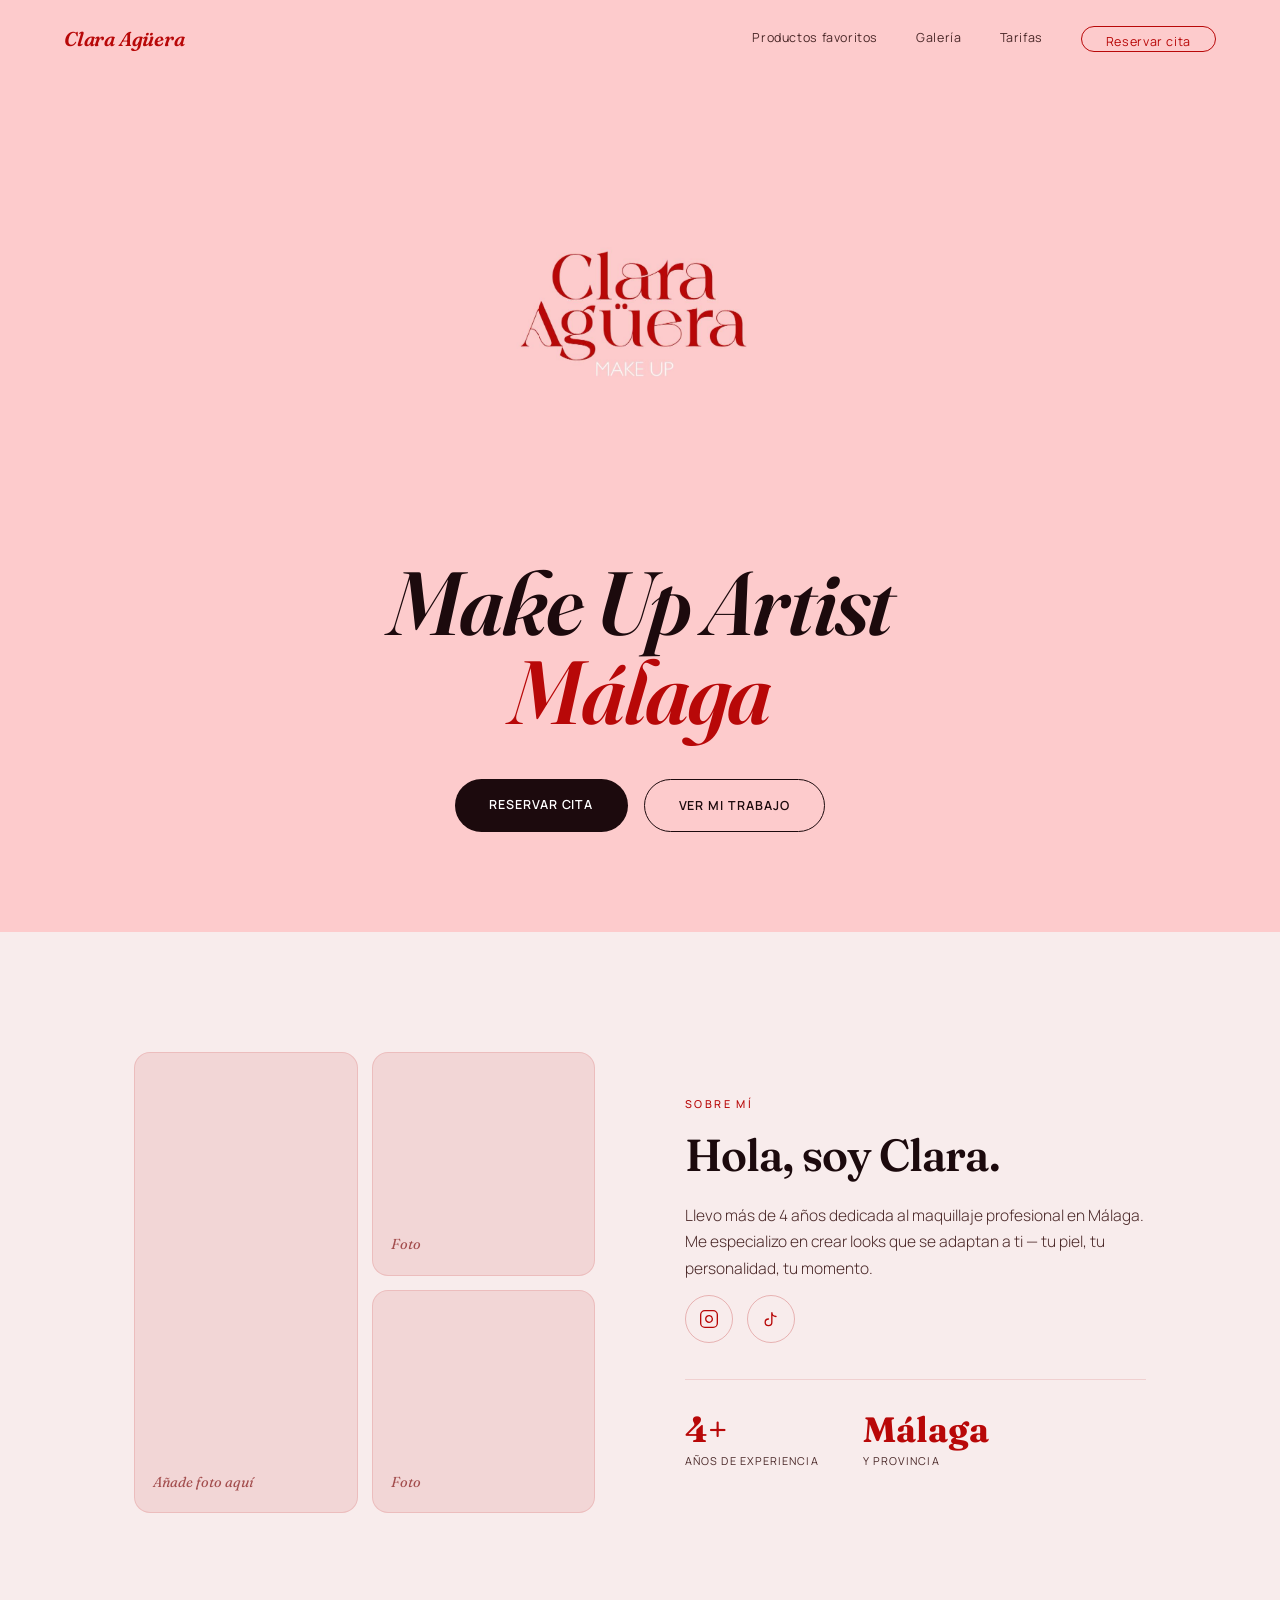
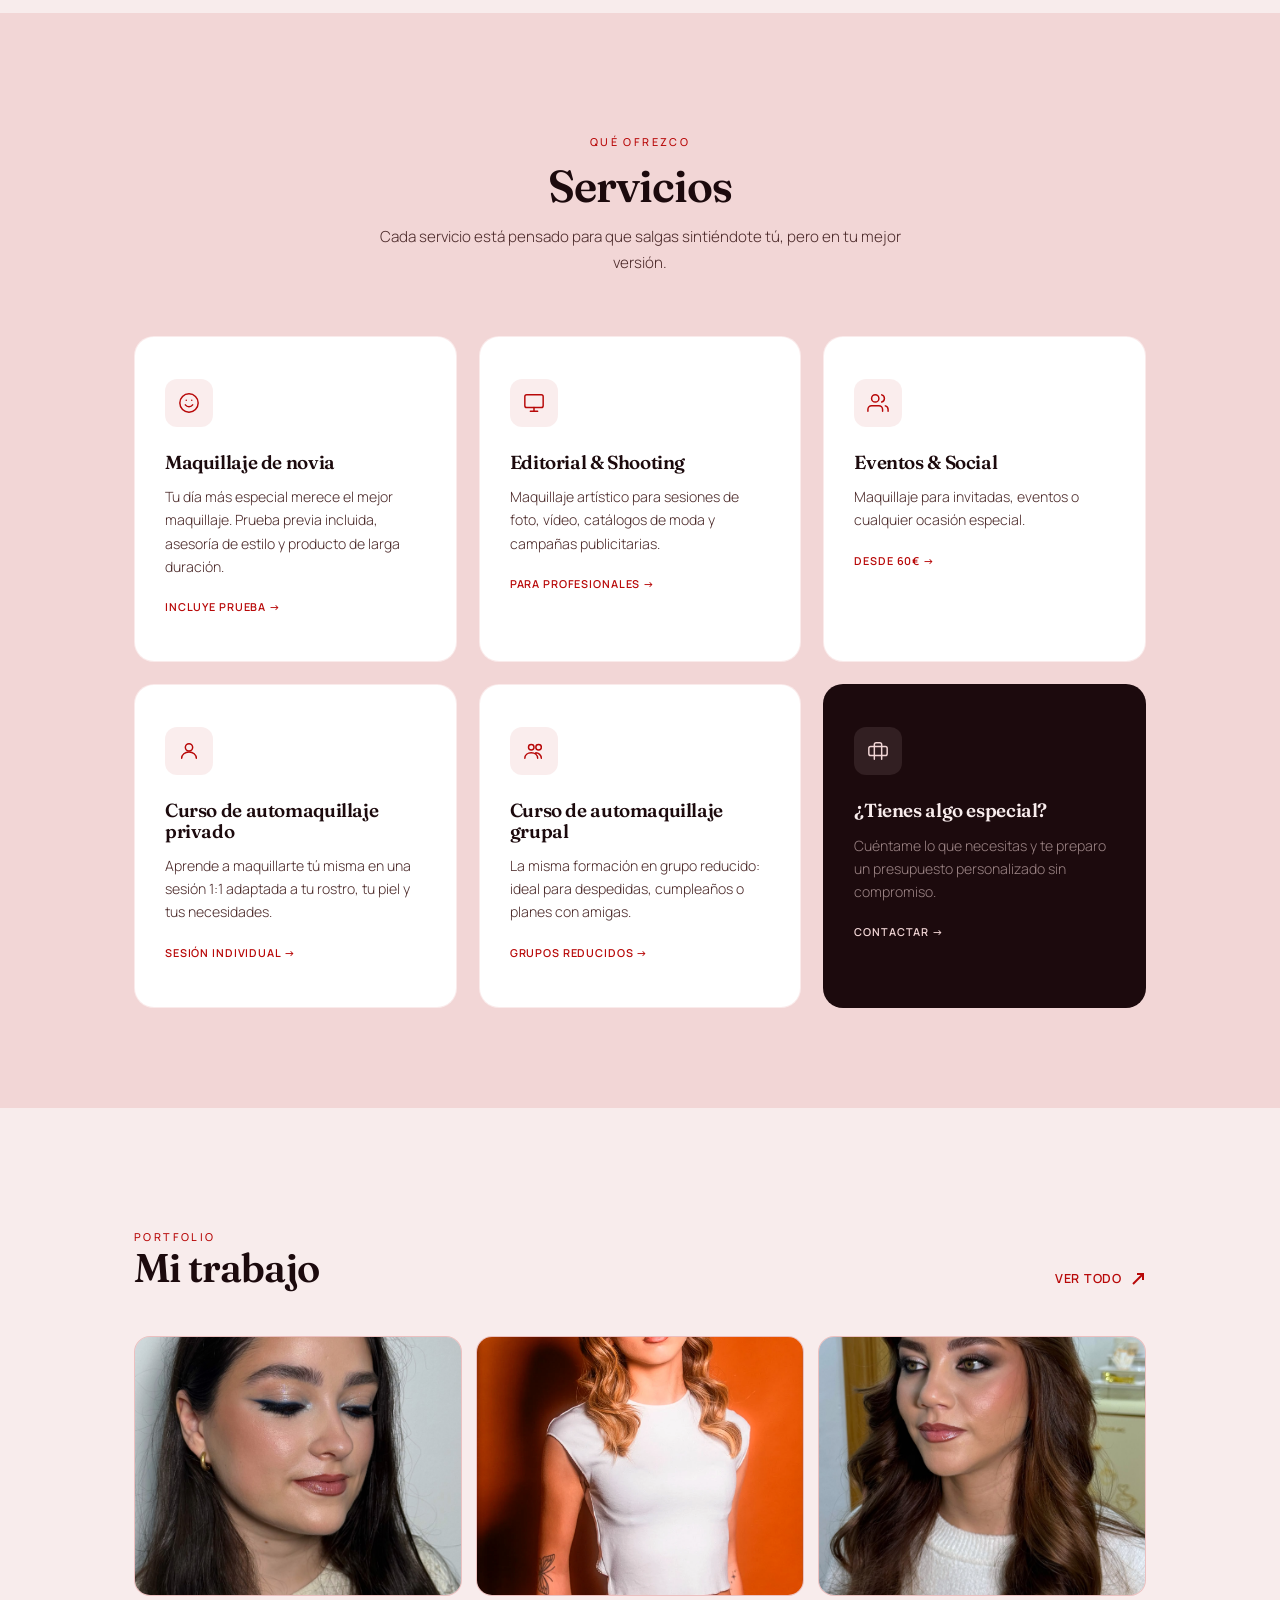
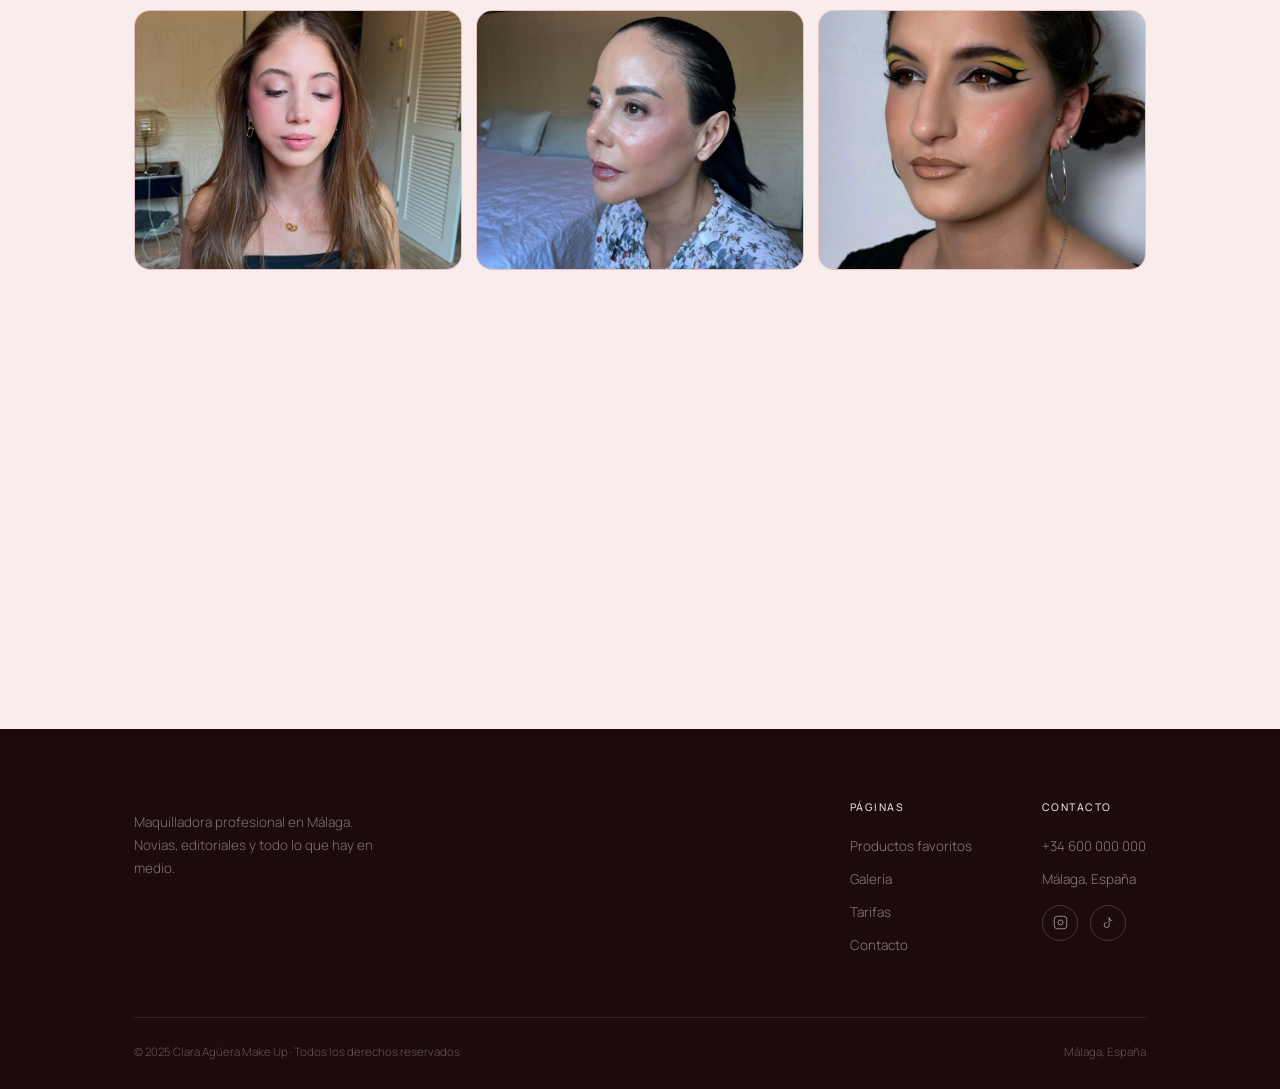
==== index.html @ 005d985f "Quitar degradados del hero para que el fondo sea un color plano uniforme Los dos radial-gradient sut" ====
﻿<!DOCTYPE html>
<html lang="es">
<head>
<meta charset="UTF-8">
<meta name="viewport" content="width=device-width, initial-scale=1.0, maximum-scale=1.0, user-scalable=no">
<title>Clara Agüera Make Up · Maquilladora en Málaga</title>
<meta name="description" content="Maquilladora profesional en Málaga. Maquillaje de novia, editorial, eventos y clases personalizadas.">
<meta property="og:type" content="website">
<meta property="og:url" content="https://lumetrixxxxai.github.io/Clara-Aguera-Make-Up/index.html">
<meta property="og:title" content="Clara Agüera Make Up · Maquilladora en Málaga">
<meta property="og:description" content="Maquilladora profesional en Málaga. Maquillaje de novia, editorial, eventos y clases personalizadas.">
<meta property="og:image" content="https://lumetrixxxxai.github.io/Clara-Aguera-Make-Up/assets/img/og-image.jpg">
<meta property="og:image:width" content="1200">
<meta property="og:image:height" content="630">
<meta name="twitter:card" content="summary_large_image">
<link rel="stylesheet" href="css/styles.css">
<style>
.hero{min-height:100vh;display:flex;flex-direction:column;align-items:center;justify-content:center;text-align:center;padding:130px 5vw 100px;position:relative;background:#FDCBCC;}
.hero-logo{width:min(560px,82vw);margin:0 auto 32px;display:block;animation:fadeUp .9s ease both;}
.hero-tag{display:inline-flex;align-items:center;gap:10px;background:rgba(184,8,8,0.07);border:1px solid rgba(184,8,8,0.15);border-radius:40px;padding:7px 18px;font-size:0.7rem;letter-spacing:0.18em;text-transform:uppercase;color:var(--crimson);font-weight:500;margin-bottom:28px;animation:fadeUp .9s ease .1s both;}
.hero-tag::before{content:'';width:6px;height:6px;border-radius:50%;background:var(--crimson);}
.hero h1{font-size:clamp(2.8rem,7vw,6rem);font-style:italic;color:var(--ink);max-width:760px;line-height:1.0;animation:fadeUp .9s ease .2s both;}
.hero h1 em{color:var(--crimson);}
.hero .sub{margin:24px auto 0;max-width:400px;font-size:1rem;color:var(--ink-soft);font-weight:300;animation:fadeUp .9s ease .3s both;}
.hero-actions{display:flex;gap:16px;justify-content:center;margin-top:42px;flex-wrap:wrap;animation:fadeUp .9s ease .4s both;}
.scroll-cue{position:absolute;bottom:38px;left:50%;transform:translateX(-50%);display:flex;flex-direction:column;align-items:center;gap:8px;color:var(--crimson);opacity:0.6;animation:bob 2.6s ease-in-out infinite;}
.scroll-cue span{font-size:0.58rem;letter-spacing:0.3em;text-transform:uppercase;font-weight:600;}

.about-inner{display:grid;grid-template-columns:1fr 1fr;gap:90px;align-items:center;}
.about-visual{display:grid;grid-template-columns:1fr 1fr;gap:14px;}
.about-card{border-radius:16px;background:var(--rose);border:1px solid rgba(184,8,8,0.12);display:flex;align-items:flex-end;padding:18px;aspect-ratio:1;overflow:hidden;transition:transform .4s ease,box-shadow .4s ease;cursor:pointer;min-height:220px;}
.about-card:hover{transform:translateY(-6px);box-shadow:0 20px 40px rgba(184,8,8,0.1);}
.about-card.tall{grid-row:span 2;aspect-ratio:auto;min-height:460px;}
.about-card img{width:100%;height:100%;object-fit:cover;border-radius:10px;}
.about-card span{font-family:'Fraunces',serif;font-style:italic;font-size:0.9rem;color:var(--crimson-d);opacity:0.65;}
.about-text .eyebrow{margin-bottom:18px;}
.about-text h2{font-size:clamp(2rem,3.5vw,2.9rem);margin-bottom:22px;}
.about-text p{color:var(--ink-soft);margin-bottom:14px;font-size:0.97rem;font-weight:300;}
.about-stats{display:flex;gap:44px;margin-top:36px;padding-top:32px;border-top:1px solid rgba(184,8,8,0.12);}
.about-stats div strong{display:block;font-family:'Fraunces',serif;font-size:2.2rem;color:var(--crimson);line-height:1;}
.about-stats div span{font-size:0.68rem;letter-spacing:0.1em;color:var(--ink-soft);text-transform:uppercase;margin-top:5px;display:block;}

.services-grid{display:grid;grid-template-columns:repeat(3,1fr);gap:22px;}
.service-card{background:var(--white);border-radius:20px;padding:42px 30px;border:1px solid rgba(184,8,8,0.08);transition:transform .35s ease,box-shadow .35s ease;position:relative;overflow:hidden;}
.service-card::after{content:'';position:absolute;bottom:0;left:0;right:0;height:3px;background:var(--crimson);transform:scaleX(0);transform-origin:left;transition:transform .35s ease;}
.service-card:hover{transform:translateY(-8px);box-shadow:0 24px 50px rgba(184,8,8,0.08);}
.service-card:hover::after{transform:scaleX(1);}
.service-icon{width:48px;height:48px;background:rgba(184,8,8,0.07);border-radius:12px;display:flex;align-items:center;justify-content:center;margin-bottom:26px;}
.service-icon svg{width:22px;height:22px;stroke:var(--crimson);fill:none;stroke-width:1.6;stroke-linecap:round;}
.service-card h3{font-size:1.18rem;margin-bottom:12px;}
.service-card p{font-size:0.88rem;color:var(--ink-soft);line-height:1.65;font-weight:300;}
.service-tag{display:inline-block;margin-top:20px;font-size:0.68rem;letter-spacing:0.08em;text-transform:uppercase;color:var(--crimson);font-weight:600;}
.service-card-dark{background:var(--ink);border-color:transparent;}
.service-card-dark h3{color:var(--rose-soft);}
.service-card-dark p{color:rgba(242,214,214,0.6);}

.gallery-head{display:flex;justify-content:space-between;align-items:flex-end;margin-bottom:46px;}
.gallery-head h2{font-size:clamp(1.8rem,3.2vw,2.5rem);}
.gallery-link{font-size:0.78rem;letter-spacing:0.06em;text-transform:uppercase;color:var(--crimson);font-weight:600;display:flex;align-items:center;gap:8px;}
.gallery-link svg{width:16px;height:16px;stroke:currentColor;fill:none;stroke-width:2;}
.gallery-grid{display:grid;grid-template-columns:repeat(3,1fr);grid-template-rows:260px 260px;gap:14px;}
.g-item{border-radius:16px;background:var(--rose);border:1px solid rgba(184,8,8,0.1);display:flex;align-items:center;justify-content:center;overflow:hidden;cursor:pointer;transition:transform .35s ease;}
.g-item:hover{transform:scale(1.02);}
.g-item img{width:100%;height:100%;object-fit:cover;}
.g-placeholder{font-family:'Fraunces',serif;font-style:italic;font-size:0.9rem;color:var(--crimson-d);opacity:0.4;}

.tarifas-cta{background:var(--ink);text-align:center;padding:60px 5vw;}
.tarifas-cta h2{font-size:clamp(2rem,4vw,3rem);color:var(--rose-soft);margin-bottom:16px;}
.tarifas-cta p{font-size:0.96rem;color:rgba(242,214,214,0.55);max-width:420px;margin:0 auto 36px;font-weight:300;}
.tarifas-cta .eyebrow{color:var(--rose-deep);margin-bottom:14px;}

.booking-inner{display:grid;grid-template-columns:1fr 1.1fr;gap:80px;align-items:start;}
.booking-text .eyebrow{margin-bottom:16px;}
.booking-text h2{font-size:clamp(1.9rem,3.4vw,2.6rem);margin-bottom:20px;}
.booking-text p{color:var(--ink-soft);font-size:0.96rem;margin-bottom:28px;font-weight:300;}
.contact-line{display:flex;align-items:center;gap:14px;margin-bottom:14px;}
.contact-line svg{width:18px;height:18px;stroke:var(--crimson);fill:none;stroke-width:1.6;flex-shrink:0;}
.contact-line span{font-size:0.9rem;color:var(--ink-soft);}
.field{margin-bottom:22px;}
.field label{display:block;font-size:0.66rem;letter-spacing:0.1em;text-transform:uppercase;color:var(--crimson-d);margin-bottom:9px;font-weight:500;}
.field input,.field select,.field textarea{width:100%;border:none;border-bottom:1px solid rgba(184,8,8,0.2);background:transparent;padding:10px 0;font-family:'Manrope';font-size:0.92rem;color:var(--ink);transition:border-color .3s;appearance:none;}
.field input:focus,.field select:focus,.field textarea:focus{outline:none;border-bottom-color:var(--crimson);}
.field textarea{resize:vertical;min-height:80px;}
.field select{cursor:pointer;}
.form-row{display:grid;grid-template-columns:1fr 1fr;gap:18px;}
.submit-btn{width:100%;background:var(--crimson);color:var(--white);border:none;padding:17px;border-radius:40px;font-size:0.8rem;letter-spacing:0.1em;text-transform:uppercase;font-weight:600;margin-top:6px;transition:background .3s,transform .3s;cursor:pointer;font-family:'Manrope',sans-serif;}
.submit-btn:hover{background:var(--crimson-d);transform:translateY(-2px);}

@keyframes fadeUp{from{opacity:0;transform:translateY(24px);}to{opacity:1;transform:translateY(0);}}
@keyframes bob{0%,100%{transform:translateX(-50%) translateY(0);}50%{transform:translateX(-50%) translateY(8px);}}

@media(max-width:960px){
  .about-inner{grid-template-columns:1fr;gap:50px;}
  .about-visual{max-width:420px;margin:0 auto;}
  .services-grid{grid-template-columns:1fr 1fr;}
  .gallery-grid{grid-template-columns:1fr 1fr;grid-template-rows:auto;}
  .g-item{min-height:220px;}
  .booking-inner{grid-template-columns:1fr;gap:44px;}
}
@media(max-width:580px){
  .hero{padding:110px 5vw 80px;}
  .hero-actions{flex-direction:column;align-items:center;gap:12px;}
  .hero-actions .btn{width:100%;max-width:300px;text-align:center;}
  .services-grid{grid-template-columns:1fr;}
  .gallery-grid{grid-template-columns:1fr;}
  .about-stats{gap:24px;flex-wrap:wrap;}
  .about-card.tall{min-height:300px;}
  .about-visual{max-width:100%;}
  .tarifas-cta{padding:70px 5vw;}
  section{padding:80px 0 70px;}
}
</style>
</head>
<body>

<header id="hdr">
  <a href="index.html" style="font-family:'Fraunces',serif;font-style:italic;font-size:1.25rem;font-weight:600;color:var(--crimson);letter-spacing:-0.01em;">Clara Agüera</a>
  <nav class="links">
    <a href="productos-favoritos.html">Productos favoritos</a>
    <a href="galeria.html">Galería</a>
    <a href="tarifas.html">Tarifas</a>
    <a href="contacto.html" class="nav-cta">Reservar cita</a>
  </nav>
  <div class="burger" id="burger"><span></span><span></span><span></span></div>
</header>

<div class="mobile-menu" id="mobileMenu">
  <a href="productos-favoritos.html">Productos favoritos</a>
  <a href="galeria.html" class="mob-link">Galería</a>
  <a href="tarifas.html" class="mob-link">Tarifas</a>
  <a href="contacto.html" class="mob-link btn btn-dark" style="font-family:'Manrope';font-style:normal;font-size:0.8rem;">Reservar cita</a>
</div>

<section class="hero">
  <img src="assets/img/logo.jpeg" alt="Clara Agüera Make Up" class="hero-logo">
  <h1>Make Up Artist<br><em>Málaga</em></h1>
  <div class="hero-actions">
    <a href="contacto.html" class="btn btn-dark">Reservar cita</a>
    <a href="galeria.html" class="btn btn-ghost">Ver mi trabajo</a>
  </div>
</section>

<section style="background:var(--rose-soft);padding:120px 0 100px;" id="sobre-mi">
  <div class="container">
    <div class="about-inner">
      <div class="about-visual reveal">
        <div class="about-card tall"><span>Añade foto aquí</span></div>
        <div class="about-card"><span>Foto</span></div>
        <div class="about-card"><span>Foto</span></div>
      </div>
      <div class="about-text reveal">
        <span class="eyebrow">Sobre mí</span>
        <h2>Hola, soy Clara.</h2>
        <p>Llevo más de 4 años dedicada al maquillaje profesional en Málaga. Me especializo en crear looks que se adaptan a ti — tu piel, tu personalidad, tu momento.</p>
        <div class="about-socials" style="display:flex;gap:14px;margin-top:8px;margin-bottom:4px;">
          <a href="https://www.instagram.com/claraagueramakeup/" target="_blank" rel="noopener" aria-label="Instagram" style="width:48px;height:48px;border:1px solid rgba(184,8,8,0.25);border-radius:50%;display:flex;align-items:center;justify-content:center;transition:background .3s,border-color .3s;">
            <svg viewBox="0 0 24 24" style="width:20px;height:20px;stroke:var(--crimson);fill:none;stroke-width:1.6;"><rect x="2" y="2" width="20" height="20" rx="5"/><path d="M16 11.37A4 4 0 1 1 12.63 8 4 4 0 0 1 16 11.37z"/><line x1="17.5" y1="6.5" x2="17.51" y2="6.5"/></svg>
          </a>
          <a href="https://www.tiktok.com/@claraagueramakeup" target="_blank" rel="noopener" aria-label="TikTok" style="width:48px;height:48px;border:1px solid rgba(184,8,8,0.25);border-radius:50%;display:flex;align-items:center;justify-content:center;transition:background .3s,border-color .3s;">
            <svg viewBox="0 0 24 24" style="width:20px;height:20px;stroke:var(--crimson);fill:none;stroke-width:1.6;stroke-linecap:round;"><path d="M9 12a4 4 0 1 0 4 4V4a5 5 0 0 0 5 5"/></svg>
          </a>
        </div>
        <div class="about-stats">
          <div><strong>4+</strong><span>Años de experiencia</span></div>
          <div><strong>Málaga</strong><span>y provincia</span></div>
        </div>
      </div>
    </div>
  </div>
</section>

<section style="background:var(--rose);padding:120px 0 100px;" id="servicios">
  <div class="container">
    <div class="section-head reveal">
      <span class="eyebrow">Qué ofrezco</span>
      <h2>Servicios</h2>
      <p>Cada servicio está pensado para que salgas sintiéndote tú, pero en tu mejor versión.</p>
    </div>
    <div class="services-grid">
      <div class="service-card reveal">
        <div class="service-icon"><svg viewBox="0 0 24 24"><circle cx="12" cy="12" r="10"/><path d="M8 14s1.5 2 4 2 4-2 4-2"/><line x1="9" y1="9" x2="9.01" y2="9"/><line x1="15" y1="9" x2="15.01" y2="9"/></svg></div>
        <h3>Maquillaje de novia</h3>
        <p>Tu día más especial merece el mejor maquillaje. Prueba previa incluida, asesoría de estilo y producto de larga duración.</p>
        <a href="servicios.html" class="service-tag">Incluye prueba →</a>
      </div>
      <div class="service-card reveal">
        <div class="service-icon"><svg viewBox="0 0 24 24"><rect x="2" y="3" width="20" height="14" rx="2"/><path d="M8 21h8M12 17v4"/></svg></div>
        <h3>Editorial & Shooting</h3>
        <p>Maquillaje artístico para sesiones de foto, vídeo, catálogos de moda y campañas publicitarias.</p>
        <a href="servicios.html" class="service-tag">Para profesionales →</a>
      </div>
      <div class="service-card reveal">
        <div class="service-icon"><svg viewBox="0 0 24 24"><path d="M17 21v-2a4 4 0 0 0-4-4H5a4 4 0 0 0-4 4v2"/><circle cx="9" cy="7" r="4"/><path d="M23 21v-2a4 4 0 0 0-3-3.87M16 3.13a4 4 0 0 1 0 7.75"/></svg></div>
        <h3>Eventos & Social</h3>
        <p>Maquillaje para invitadas, eventos o cualquier ocasión especial.</p>
        <a href="servicios.html" class="service-tag">Desde 60€ →</a>
      </div>
      <div class="service-card reveal">
        <div class="service-icon"><svg viewBox="0 0 24 24"><circle cx="12" cy="8" r="4"/><path d="M4 20c0-4 3.6-7 8-7s8 3 8 7"/></svg></div>
        <h3>Curso de automaquillaje privado</h3>
        <p>Aprende a maquillarte tú misma en una sesión 1:1 adaptada a tu rostro, tu piel y tus necesidades.</p>
        <a href="contacto.html" class="service-tag">Sesión individual →</a>
      </div>
      <div class="service-card reveal">
        <div class="service-icon"><svg viewBox="0 0 24 24"><circle cx="9" cy="8" r="3"/><circle cx="17" cy="8" r="3"/><path d="M2 20c0-3.5 3-6 7-6s7 2.5 7 6M14 14c3 0 6 2.5 6 6"/></svg></div>
        <h3>Curso de automaquillaje grupal</h3>
        <p>La misma formación en grupo reducido: ideal para despedidas, cumpleaños o planes con amigas.</p>
        <a href="contacto.html" class="service-tag">Grupos reducidos →</a>
      </div>
      <div class="service-card service-card-dark reveal">
        <div class="service-icon" style="background:rgba(242,214,214,0.1)"><svg viewBox="0 0 24 24" style="stroke:var(--rose)"><path d="M20 7H4a2 2 0 0 0-2 2v6a2 2 0 0 0 2 2h16a2 2 0 0 0 2-2V9a2 2 0 0 0-2-2z"/><path d="M16 21V5a2 2 0 0 0-2-2h-4a2 2 0 0 0-2 2v16"/></svg></div>
        <h3>¿Tienes algo especial?</h3>
        <p>Cuéntame lo que necesitas y te preparo un presupuesto personalizado sin compromiso.</p>
        <a href="contacto.html" class="service-tag" style="color:var(--rose)">Contactar →</a>
      </div>
    </div>
  </div>
</section>

<section style="background:var(--rose-soft);padding:120px 0 100px;" id="galeria">
  <div class="container">
    <div class="gallery-head reveal">
      <div><span class="eyebrow">Portfolio</span><h2>Mi trabajo</h2></div>
      <a href="galeria.html" class="gallery-link">Ver todo <svg viewBox="0 0 16 16"><line x1="3" y1="13" x2="13" y2="3"/><polyline points="7 3 13 3 13 9"/></svg></a>
    </div>
    <div class="gallery-grid reveal">
      <div class="g-item"><img src="assets/img/invitada-3.jfif" alt="Invitada look romántico"></div>
      <div class="g-item"><img src="assets/img/editorial-4.webp" alt="Editorial glam plateado"></div>
      <div class="g-item"><img src="assets/img/maquillajenovia-1.jfif" alt="Novia look nupcial"></div>
      <div class="g-item"><img src="assets/img/maquillajesoftglam-1.jfif" alt="Soft glam luminoso y suave"></div>
      <div class="g-item"><img src="assets/img/pielmadura-3.jfif" alt="Piel madura elegancia natural"></div>
      <div class="g-item"><img src="assets/img/editorial-5.webp" alt="Editorial tribal y color"></div>
    </div>
  </div>
</section>

<section class="tarifas-cta reveal">
  <span class="eyebrow">Precios</span>
  <h2>¿Cuánto cuesta?</h2>
  <p>Tarifas claras y sin sorpresas. Desde maquillaje de novia hasta clases personalizadas.</p>
  <a href="tarifas.html" class="btn btn-rose">Ver todas las tarifas</a>
</section>


<footer>
  <div class="container">
    <div class="footer-top">
      <div class="footer-brand">
        <p>Maquilladora profesional en Málaga. Novias, editoriales y todo lo que hay en medio.</p>
      </div>
      <div class="footer-cols">
        <div class="footer-col">
          <h4>Páginas</h4>
          <a href="productos-favoritos.html">Productos favoritos</a>
          <a href="galeria.html">Galería</a>
          <a href="tarifas.html">Tarifas</a>
          <a href="contacto.html">Contacto</a>
        </div>
        <div class="footer-col">
          <h4>Contacto</h4>
          <span>+34 600 000 000</span>
          <span>Málaga, España</span>
          <div class="social-row" style="margin-top:14px;">
            <a href="https://www.instagram.com/claraagueramakeup/" target="_blank" rel="noopener" aria-label="Instagram"><svg viewBox="0 0 24 24"><rect x="2" y="2" width="20" height="20" rx="5"/><path d="M16 11.37A4 4 0 1 1 12.63 8 4 4 0 0 1 16 11.37z"/><line x1="17.5" y1="6.5" x2="17.51" y2="6.5"/></svg></a>
            <a href="https://www.tiktok.com/@claraagueramakeup" target="_blank" rel="noopener" aria-label="TikTok"><svg viewBox="0 0 24 24"><path d="M9 12a4 4 0 1 0 4 4V4a5 5 0 0 0 5 5"/></svg></a>
          </div>
        </div>
      </div>
    </div>
    <div class="footer-bottom">
      <span>© 2025 Clara Agüera Make Up · Todos los derechos reservados</span>
      <span>Málaga, España</span>
    </div>
  </div>
</footer>

<script src="js/main.js"></script>
</body>
</html>
---- css/styles.css ----
/* ── Clara Agüera Make Up · Estilos globales ── */
@import url('https://fonts.googleapis.com/css2?family=Fraunces:ital,opsz,wght@0,9..144,400;0,9..144,600;0,9..144,700;1,9..144,400;1,9..144,600&family=Manrope:wght@300;400;500;600&display=swap');

:root {
  --rose:      #F2D6D6;
  --rose-soft: #F8ECEC;
  --rose-deep: #E8C4C4;
  --crimson:   #B80808;
  --crimson-d: #7A0606;
  --ink:       #1C0A0D;
  --ink-soft:  #4A2828;
  --white:     #FFFFFF;
}

*, *::before, *::after { margin: 0; padding: 0; box-sizing: border-box; }
html { scroll-behavior: smooth; overflow-x: hidden; }

body {
  background: var(--rose-soft);
  color: var(--ink);
  font-family: 'Manrope', sans-serif;
  font-weight: 400;
  line-height: 1.7;
  overflow-x: hidden;
  width: 100%;
}

h1, h2, h3 {
  font-family: 'Fraunces', serif;
  font-weight: 600;
  line-height: 1.08;
  letter-spacing: -0.02em;
}

a { color: inherit; text-decoration: none; }
img { display: block; max-width: 100%; }
button { font-family: inherit; cursor: pointer; }

.eyebrow {
  font-family: 'Manrope', sans-serif;
  font-weight: 500;
  letter-spacing: 0.22em;
  text-transform: uppercase;
  font-size: 0.68rem;
  color: var(--crimson);
  display: block;
}

.container { max-width: 1140px; margin: 0 auto; padding: 0 5vw; }

/* ── NAV ── */
header {
  position: fixed; top: 0; left: 0; right: 0; z-index: 100;
  display: flex; align-items: center; justify-content: space-between;
  padding: 22px 5vw;
  transition: background .5s ease, padding .5s ease, box-shadow .5s ease;
}
header.scrolled {
  background: rgba(248,236,236,0.9);
  backdrop-filter: blur(14px);
  -webkit-backdrop-filter: blur(14px);
  padding: 14px 5vw;
  box-shadow: 0 1px 0 rgba(184,8,8,0.1);
}
.logo-img { height: 38px; border-radius: 14px; }
.logo-text {
  font-family: 'Fraunces', serif;
  font-style: italic;
  font-size: 1.35rem;
  font-weight: 600;
  color: var(--crimson);
}
nav.links { display: flex; gap: 38px; align-items: center; }
nav.links a {
  font-size: 0.78rem;
  letter-spacing: 0.05em;
  font-weight: 400;
  color: var(--ink-soft);
  position: relative; padding-bottom: 3px;
}
nav.links a::after {
  content: ''; position: absolute; left: 0; bottom: 0;
  width: 0; height: 1px; background: var(--crimson);
  transition: width .3s ease;
}
nav.links a:hover::after { width: 100%; }
nav.links a.active::after { width: 100%; }
.nav-cta {
  border: 1px solid var(--crimson);
  color: var(--crimson) !important;
  padding: 9px 24px; border-radius: 40px;
  font-size: 0.74rem; letter-spacing: 0.06em;
  transition: background .3s, color .3s;
  display: inline-flex; align-items: center; line-height: 1;
  padding-bottom: 9px;
}
.nav-cta:hover { background: var(--crimson); color: var(--white) !important; }
nav.links a.nav-cta::after { display: none; }
.burger { display: none; flex-direction: column; gap: 5px; cursor: pointer; }
.burger span { width: 22px; height: 1.5px; background: var(--crimson); transition: .3s; }

/* ── MOBILE MENU ── */
.mobile-menu {
  display: none; position: fixed; inset: 0; z-index: 90;
  background: rgba(248,236,236,0.97);
  backdrop-filter: blur(20px);
  flex-direction: column; align-items: center; justify-content: center; gap: 36px;
}
.mobile-menu.open { display: flex; }
.mobile-menu a {
  font-family: 'Fraunces', serif; font-size: 2rem;
  font-style: italic; color: var(--ink); font-weight: 400;
}
.mobile-menu a:hover { color: var(--crimson); }

/* ── BOTONES ── */
.btn {
  padding: 15px 34px; border-radius: 40px;
  font-size: 0.78rem; letter-spacing: 0.08em;
  text-transform: uppercase; font-weight: 600;
  display: inline-block;
  transition: transform .3s ease, box-shadow .3s ease, background .3s ease, color .3s ease;
}
.btn-dark { background: var(--ink); color: var(--white); }
.btn-dark:hover { transform: translateY(-3px); box-shadow: 0 16px 30px rgba(28,10,13,0.22); }
.btn-ghost { border: 1px solid var(--ink); color: var(--ink); }
.btn-ghost:hover { background: var(--ink); color: var(--white); transform: translateY(-3px); }
.btn-crimson { background: var(--crimson); color: var(--white); }
.btn-crimson:hover { background: var(--crimson-d); transform: translateY(-2px); }
.btn-rose { background: var(--rose); color: var(--crimson-d); font-weight: 600; }
.btn-rose:hover { background: var(--rose-deep); transform: translateY(-2px); }

/* ── REVEAL ── */
.reveal { opacity: 0; transform: translateY(28px); transition: opacity .75s ease, transform .75s ease; }
.reveal.in { opacity: 1; transform: translateY(0); }

/* ── SECCIÓN GENÉRICA ── */
section { padding: 120px 0 100px; }
.section-head { text-align: center; max-width: 560px; margin: 0 auto 60px; }
.section-head h2 { font-size: clamp(2rem, 3.8vw, 2.8rem); margin-top: 10px; }
.section-head p { margin-top: 14px; color: var(--ink-soft); font-size: 0.95rem; font-weight: 300; }

/* ── FOOTER ── */
footer {
  background: var(--ink);
  color: rgba(242,214,214,0.6);
  padding: 70px 0 28px;
}
.footer-top {
  display: flex; justify-content: space-between; align-items: flex-start;
  flex-wrap: wrap; gap: 50px;
  padding-bottom: 50px; border-bottom: 1px solid rgba(242,214,214,0.1);
}
.footer-brand p { font-size: 0.84rem; color: rgba(242,214,214,0.5); max-width: 240px; font-weight: 300; margin-top: 12px; }
.footer-cols { display: flex; gap: 70px; flex-wrap: wrap; }
.footer-col h4 {
  font-family: 'Manrope'; font-size: 0.66rem; letter-spacing: 0.14em;
  text-transform: uppercase; color: var(--rose); margin-bottom: 18px; font-weight: 500;
}
.footer-col a, .footer-col span {
  display: block; font-size: 0.84rem;
  color: rgba(242,214,214,0.55); margin-bottom: 10px; font-weight: 300;
}
.footer-col a:hover { color: var(--rose-soft); }
.social-row { display: flex; gap: 12px; margin-top: 4px; }
.social-row a {
  width: 36px; height: 36px; border: 1px solid rgba(242,214,214,0.2);
  border-radius: 50%; display: flex; align-items: center; justify-content: center;
  transition: background .3s, border-color .3s;
}
.social-row a svg { width: 15px; height: 15px; stroke: rgba(242,214,214,0.6); fill: none; stroke-width: 1.6; }
.social-row a:hover { background: var(--rose); border-color: var(--rose); }
.social-row a:hover svg { stroke: var(--crimson-d); }
.footer-bottom {
  display: flex; justify-content: space-between; align-items: center;
  flex-wrap: wrap; gap: 10px; padding-top: 24px;
  font-size: 0.72rem; color: rgba(242,214,214,0.35); font-weight: 300;
}

/* ── RESPONSIVE ── */
@media (max-width: 960px) {
  nav.links { display: none; }
  .burger { display: flex; }
}

@media (max-width: 760px) {
  .footer-top { flex-direction: column; gap: 36px; }
  .footer-cols { gap: 36px; }
  .footer-bottom { flex-direction: column; text-align: center; gap: 6px; }
}

@media (max-width: 480px) {
  .footer-cols { flex-direction: column; gap: 28px; }
  .btn { padding: 13px 26px; font-size: 0.74rem; }
}

@media (prefers-reduced-motion: reduce) {
  *, *::before, *::after { animation: none !important; transition: none !important; }
}
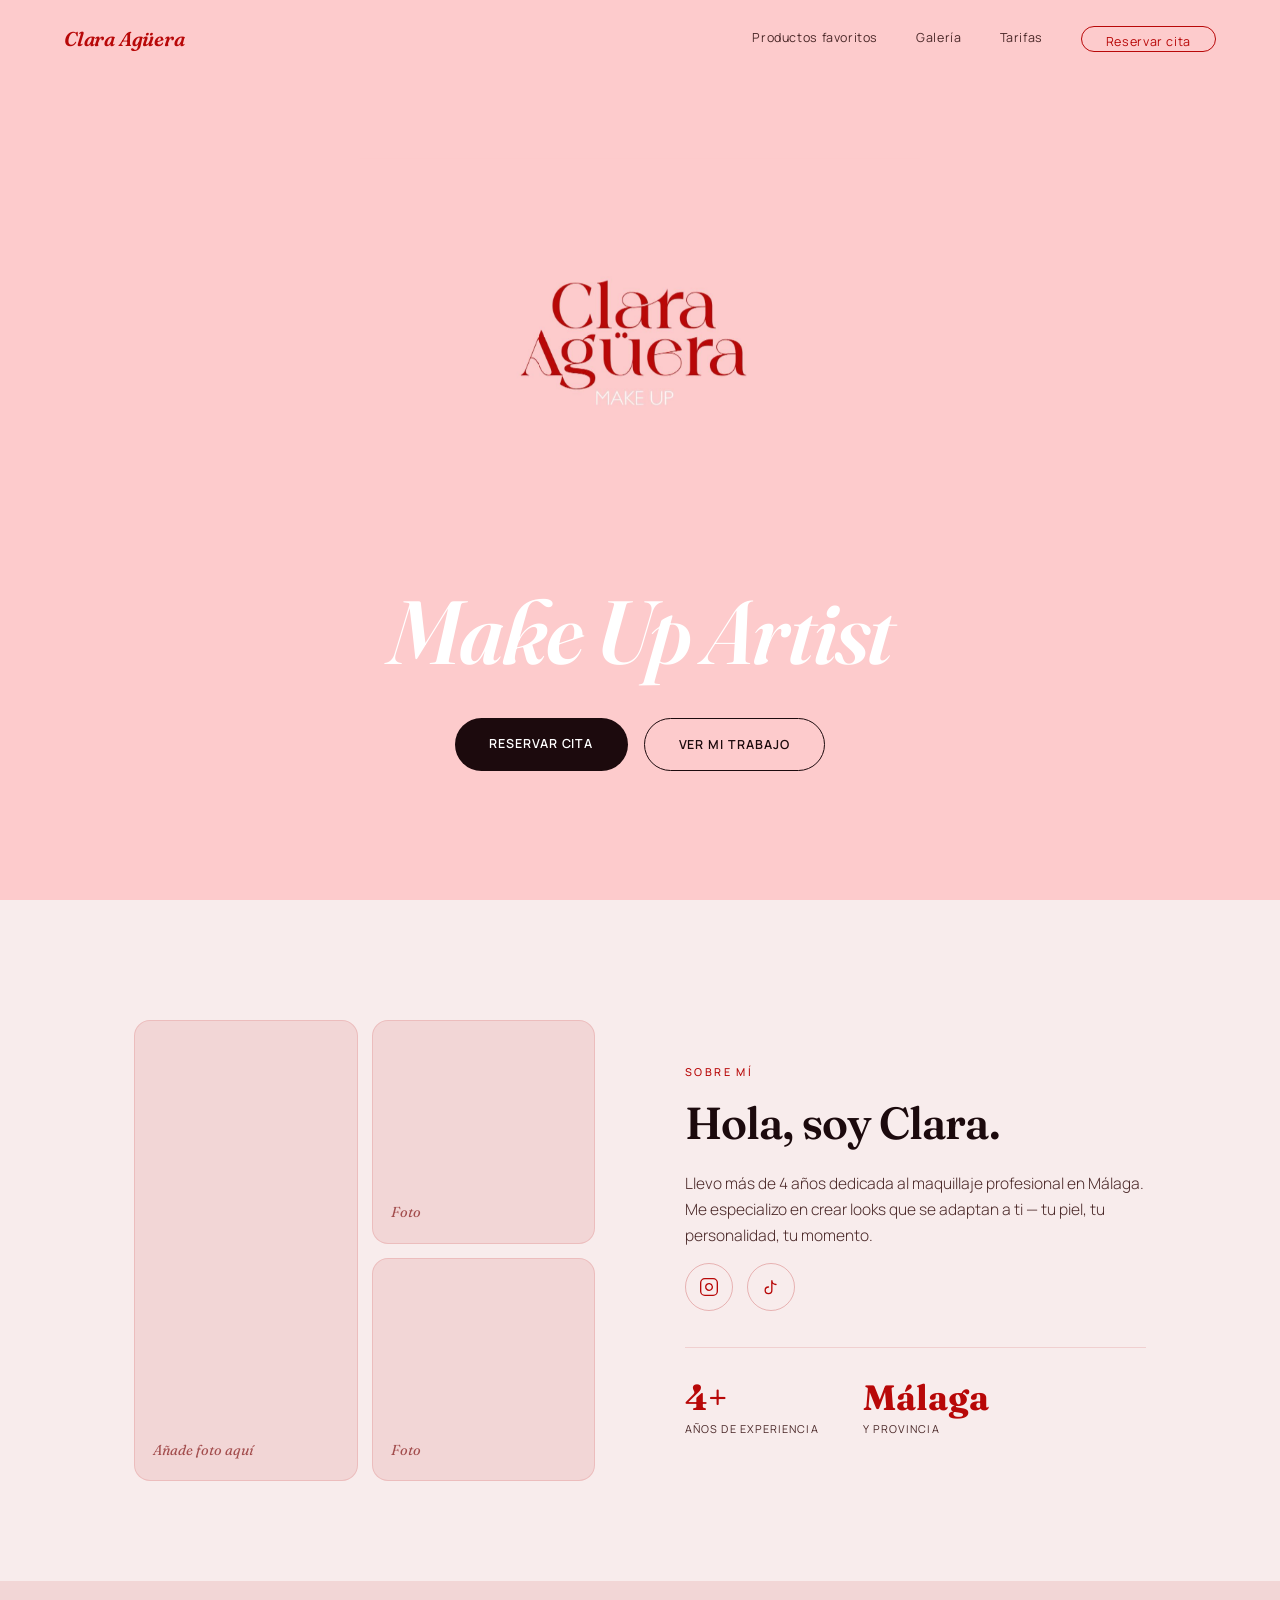
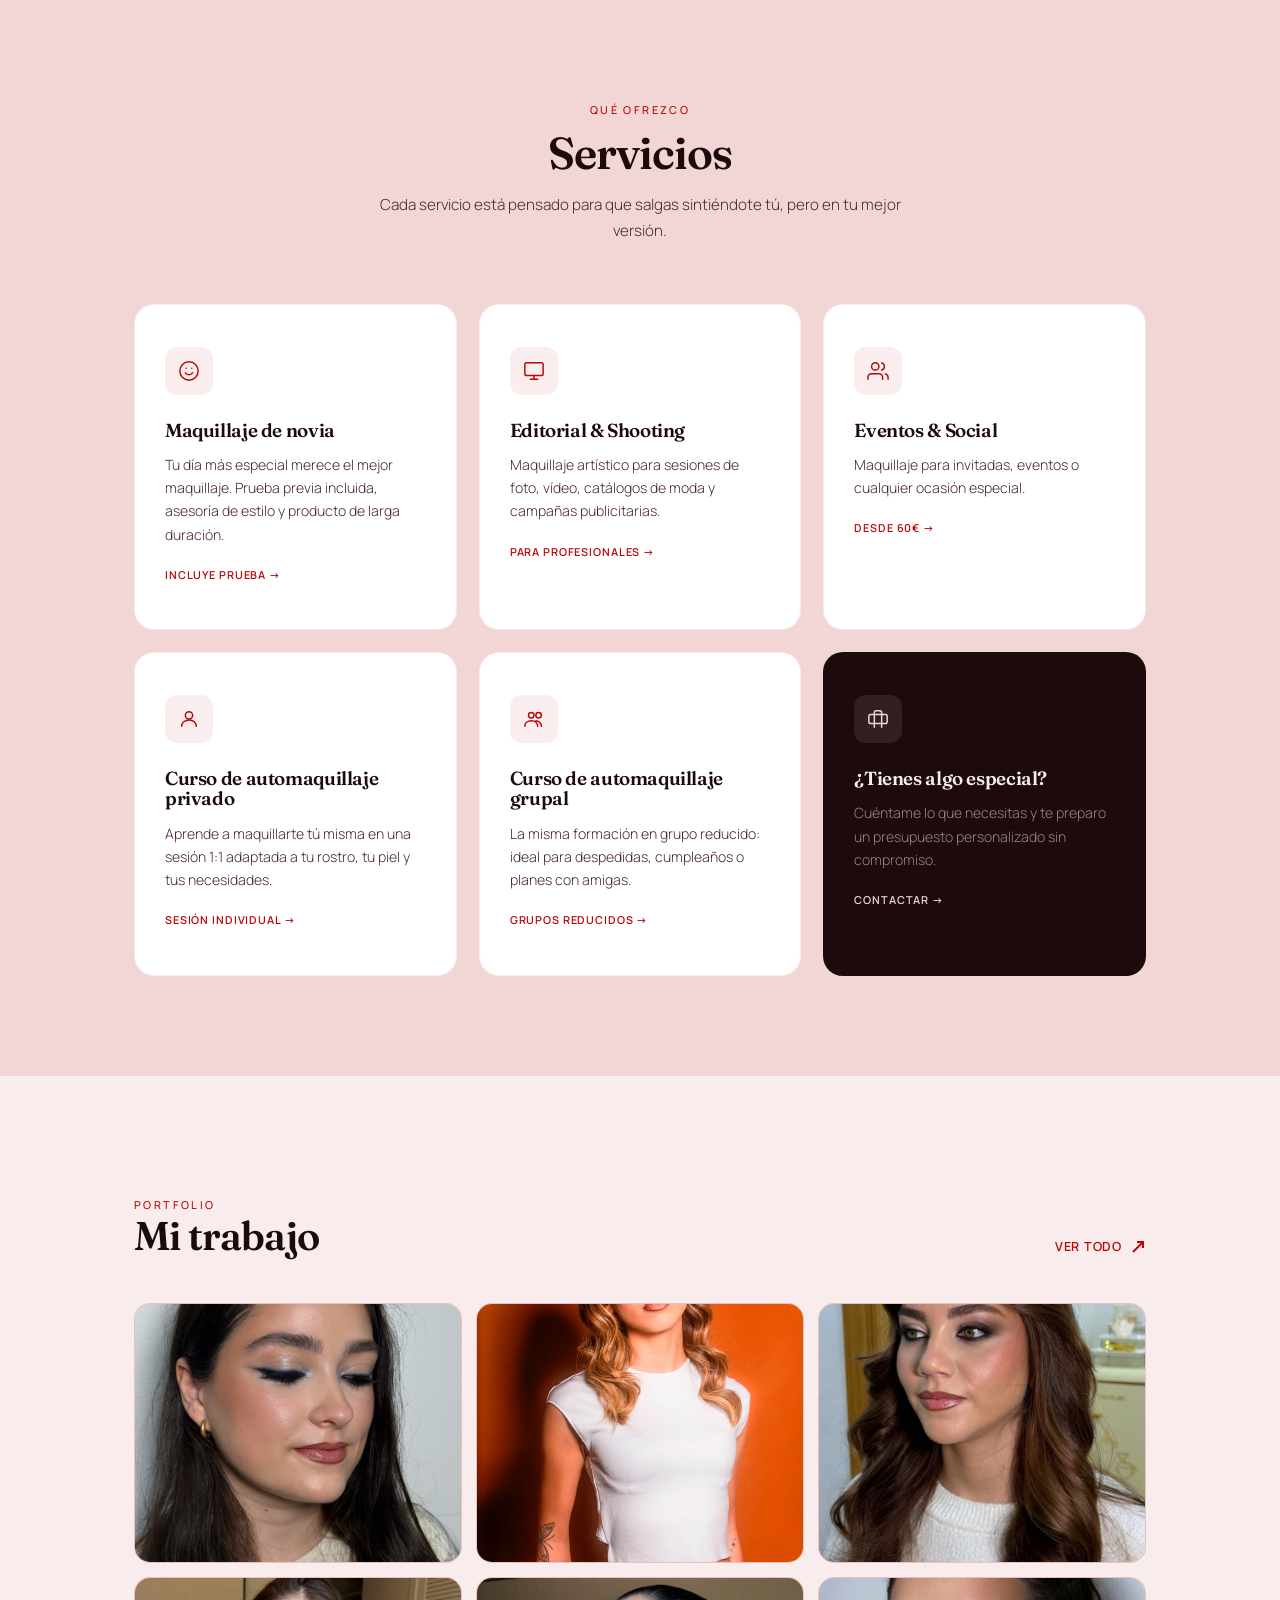
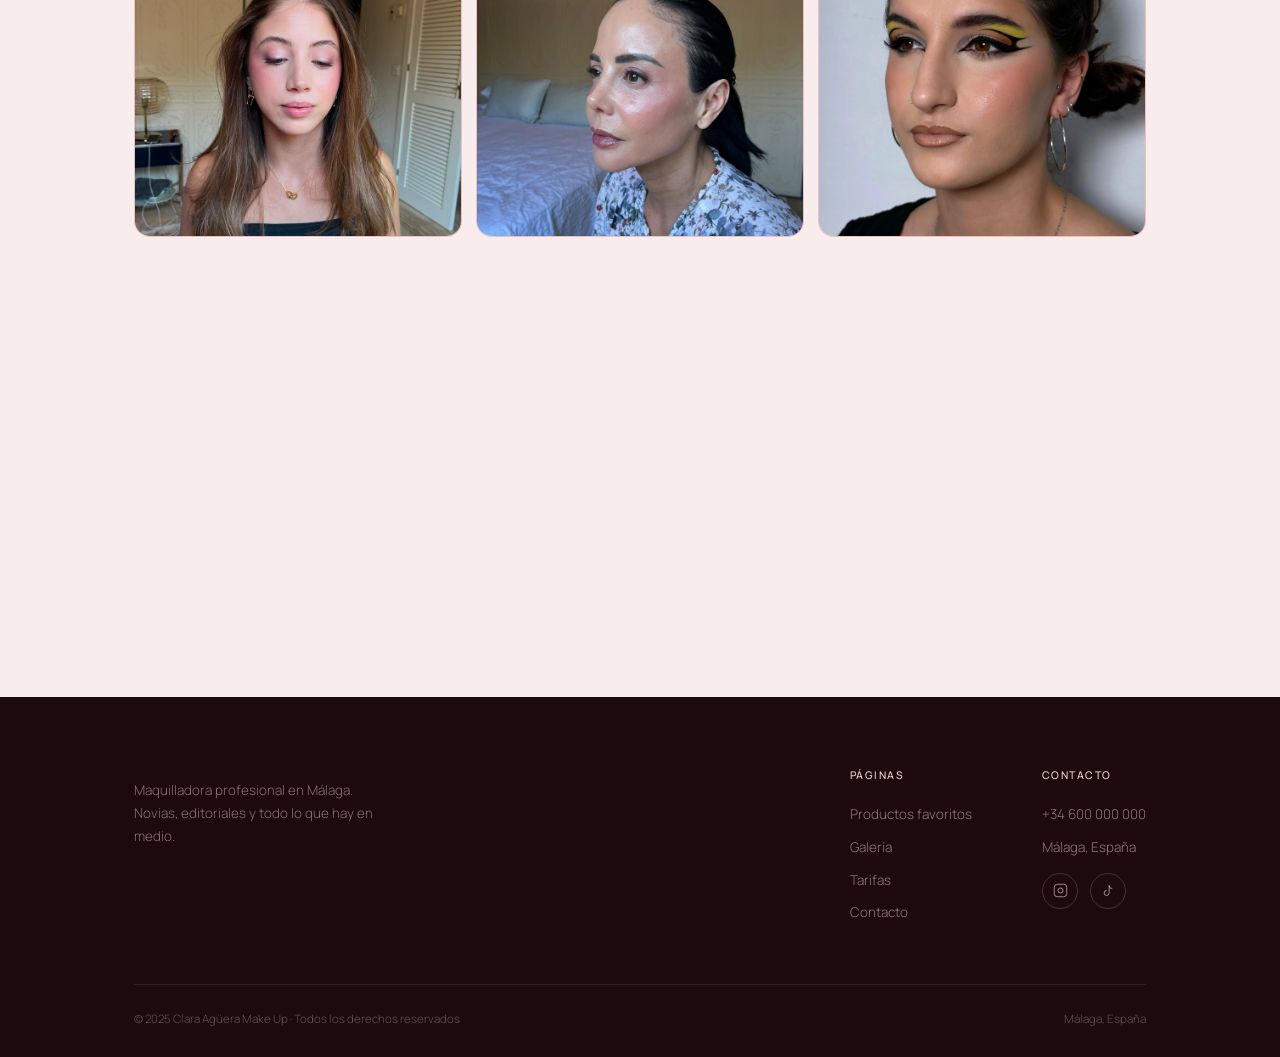
==== commit 5e335760: "Simplificar titular del hero a "Make Up Artist" en blanco Co-Authored-By: Claude Sonnet 5 <noreply@a" ====
--- a/index.html
+++ b/index.html
@@ -19,7 +19,7 @@
 .hero-logo{width:min(560px,82vw);margin:0 auto 32px;display:block;animation:fadeUp .9s ease both;}
 .hero-tag{display:inline-flex;align-items:center;gap:10px;background:rgba(184,8,8,0.07);border:1px solid rgba(184,8,8,0.15);border-radius:40px;padding:7px 18px;font-size:0.7rem;letter-spacing:0.18em;text-transform:uppercase;color:var(--crimson);font-weight:500;margin-bottom:28px;animation:fadeUp .9s ease .1s both;}
 .hero-tag::before{content:'';width:6px;height:6px;border-radius:50%;background:var(--crimson);}
-.hero h1{font-size:clamp(2.8rem,7vw,6rem);font-style:italic;color:var(--ink);max-width:760px;line-height:1.0;animation:fadeUp .9s ease .2s both;}
+.hero h1{font-size:clamp(2.8rem,7vw,6rem);font-style:italic;color:var(--white);max-width:760px;line-height:1.0;animation:fadeUp .9s ease .2s both;}
 .hero h1 em{color:var(--crimson);}
 .hero .sub{margin:24px auto 0;max-width:400px;font-size:1rem;color:var(--ink-soft);font-weight:300;animation:fadeUp .9s ease .3s both;}
 .hero-actions{display:flex;gap:16px;justify-content:center;margin-top:42px;flex-wrap:wrap;animation:fadeUp .9s ease .4s both;}
@@ -133,7 +133,7 @@
 
 <section class="hero">
   <img src="assets/img/logo.jpeg" alt="Clara Agüera Make Up" class="hero-logo">
-  <h1>Make Up Artist<br><em>Málaga</em></h1>
+  <h1>Make Up Artist</h1>
   <div class="hero-actions">
     <a href="contacto.html" class="btn btn-dark">Reservar cita</a>
     <a href="galeria.html" class="btn btn-ghost">Ver mi trabajo</a>
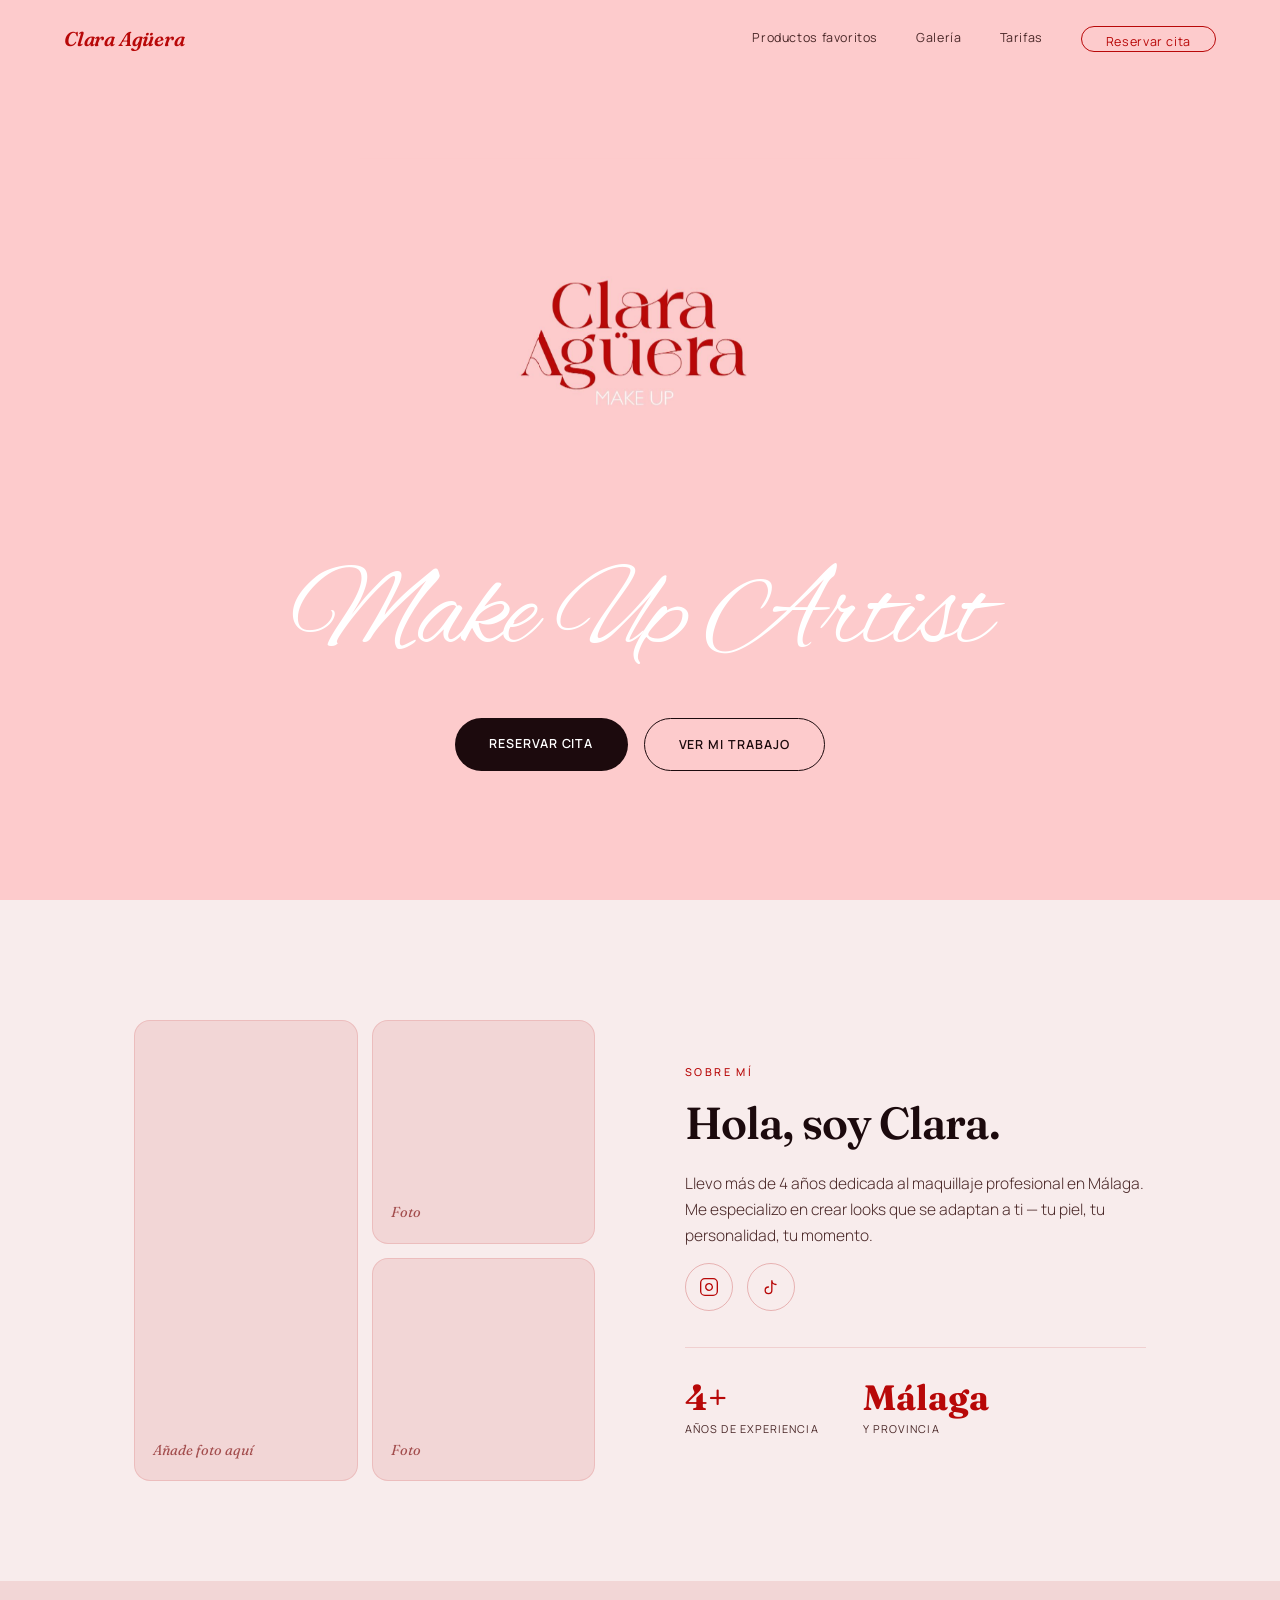
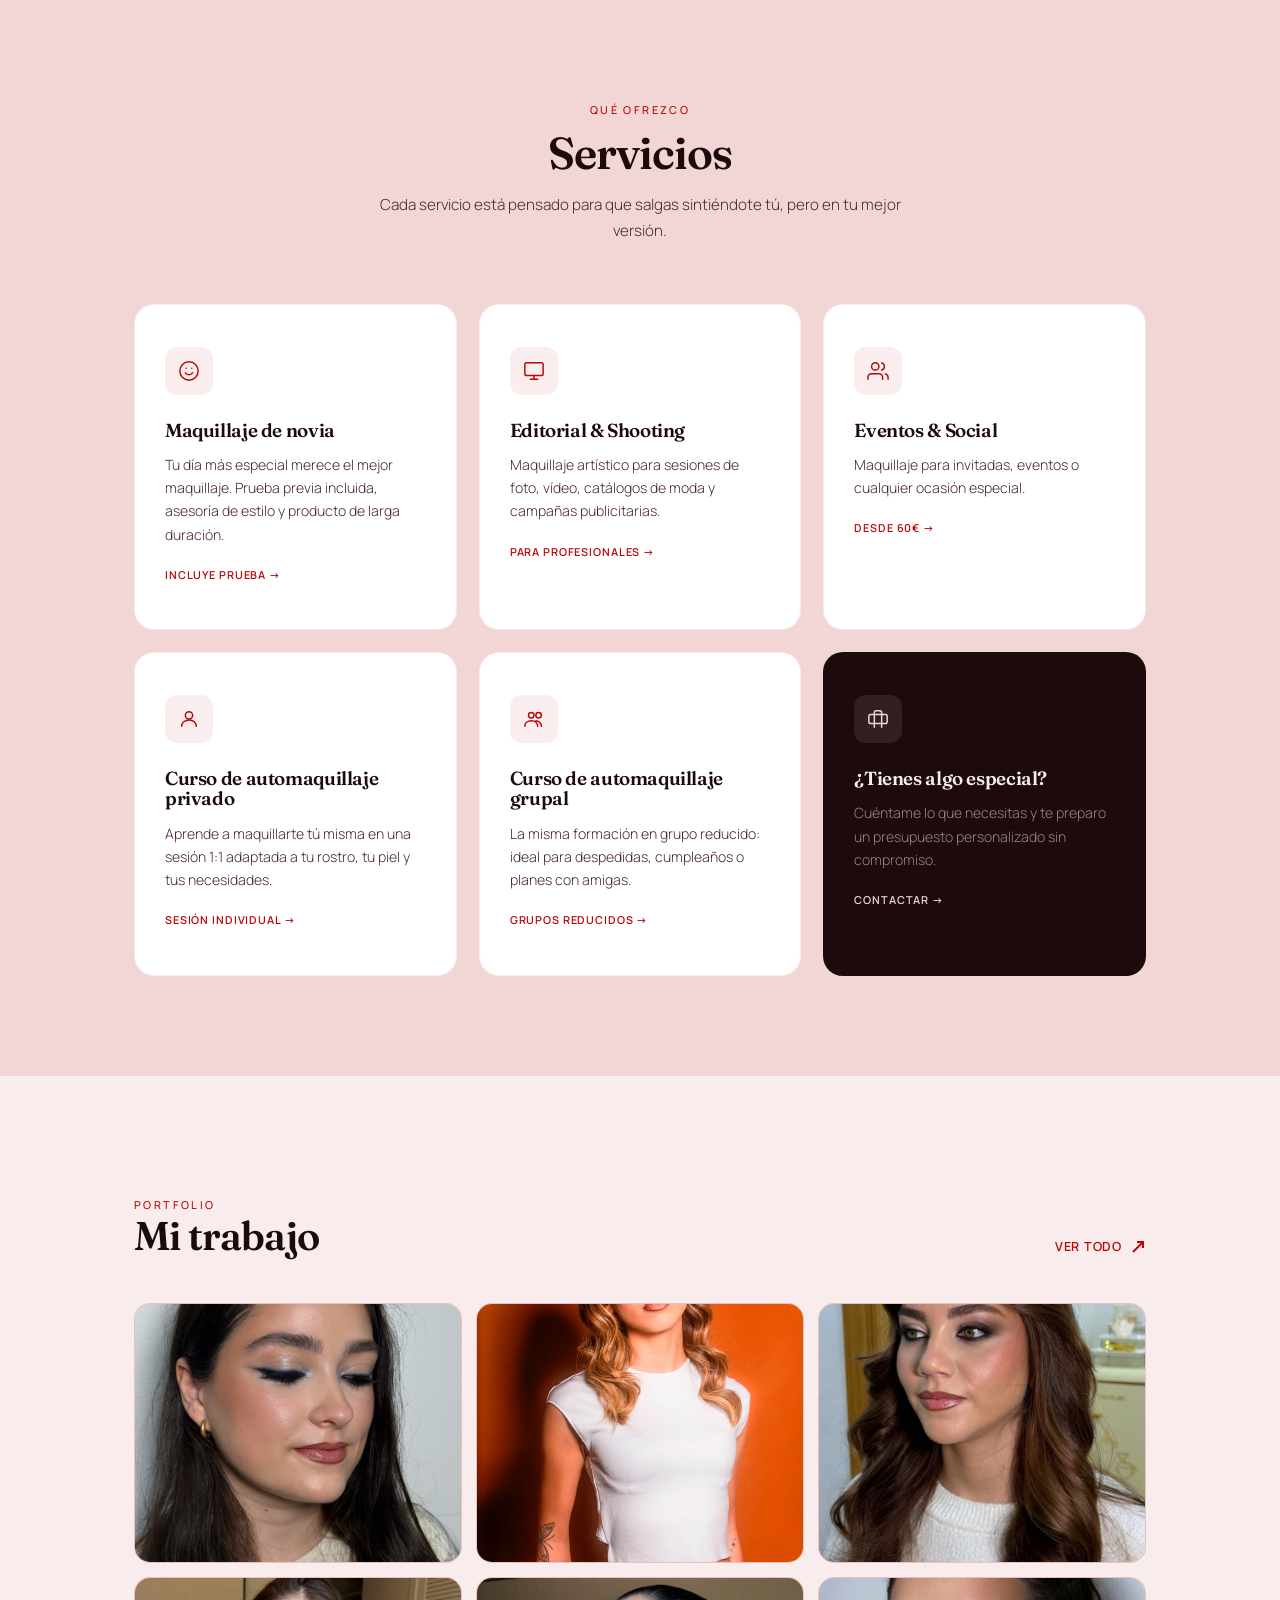
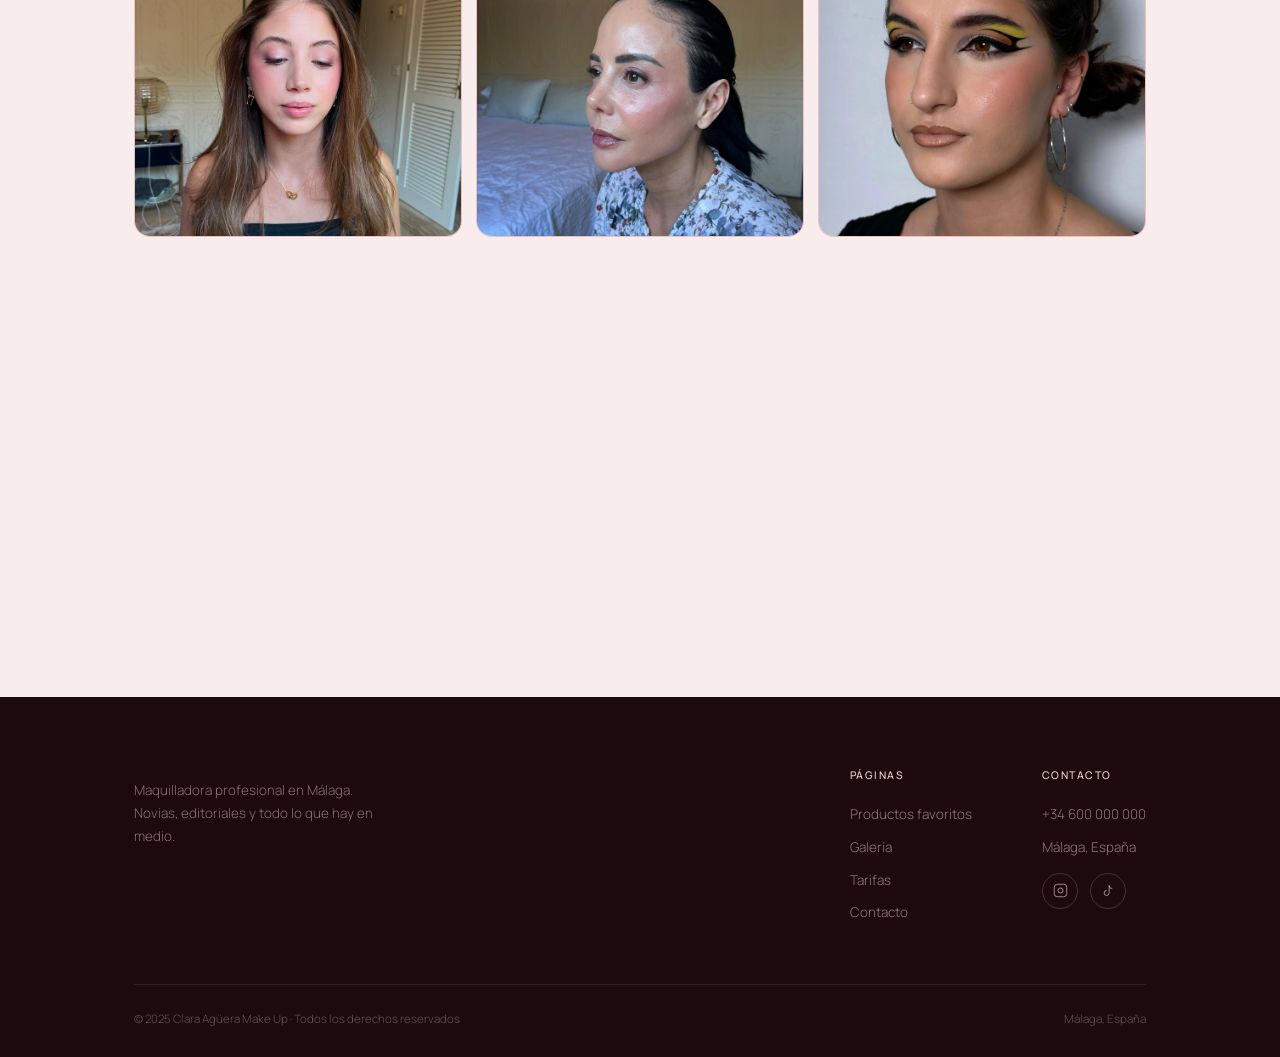
==== commit 08da8242: "Titular del hero en script cursivo glam, pegado al logo - Fuente Alex Brush (cursiva) en vez de Frau" ====
--- a/index.html
+++ b/index.html
@@ -14,12 +14,13 @@
 <meta property="og:image:height" content="630">
 <meta name="twitter:card" content="summary_large_image">
 <link rel="stylesheet" href="css/styles.css">
+<link rel="stylesheet" href="https://fonts.googleapis.com/css2?family=Alex+Brush&display=swap">
 <style>
 .hero{min-height:100vh;display:flex;flex-direction:column;align-items:center;justify-content:center;text-align:center;padding:130px 5vw 100px;position:relative;background:#FDCBCC;}
-.hero-logo{width:min(560px,82vw);margin:0 auto 32px;display:block;animation:fadeUp .9s ease both;}
+.hero-logo{width:min(560px,82vw);margin:0 auto 6px;display:block;animation:fadeUp .9s ease both;}
 .hero-tag{display:inline-flex;align-items:center;gap:10px;background:rgba(184,8,8,0.07);border:1px solid rgba(184,8,8,0.15);border-radius:40px;padding:7px 18px;font-size:0.7rem;letter-spacing:0.18em;text-transform:uppercase;color:var(--crimson);font-weight:500;margin-bottom:28px;animation:fadeUp .9s ease .1s both;}
 .hero-tag::before{content:'';width:6px;height:6px;border-radius:50%;background:var(--crimson);}
-.hero h1{font-size:clamp(2.8rem,7vw,6rem);font-style:italic;color:var(--white);max-width:760px;line-height:1.0;animation:fadeUp .9s ease .2s both;}
+.hero h1{font-family:'Alex Brush',cursive;font-size:clamp(3.4rem,9vw,7.5rem);font-weight:400;font-style:normal;color:var(--white);max-width:760px;line-height:1.0;animation:fadeUp .9s ease .2s both;}
 .hero h1 em{color:var(--crimson);}
 .hero .sub{margin:24px auto 0;max-width:400px;font-size:1rem;color:var(--ink-soft);font-weight:300;animation:fadeUp .9s ease .3s both;}
 .hero-actions{display:flex;gap:16px;justify-content:center;margin-top:42px;flex-wrap:wrap;animation:fadeUp .9s ease .4s both;}
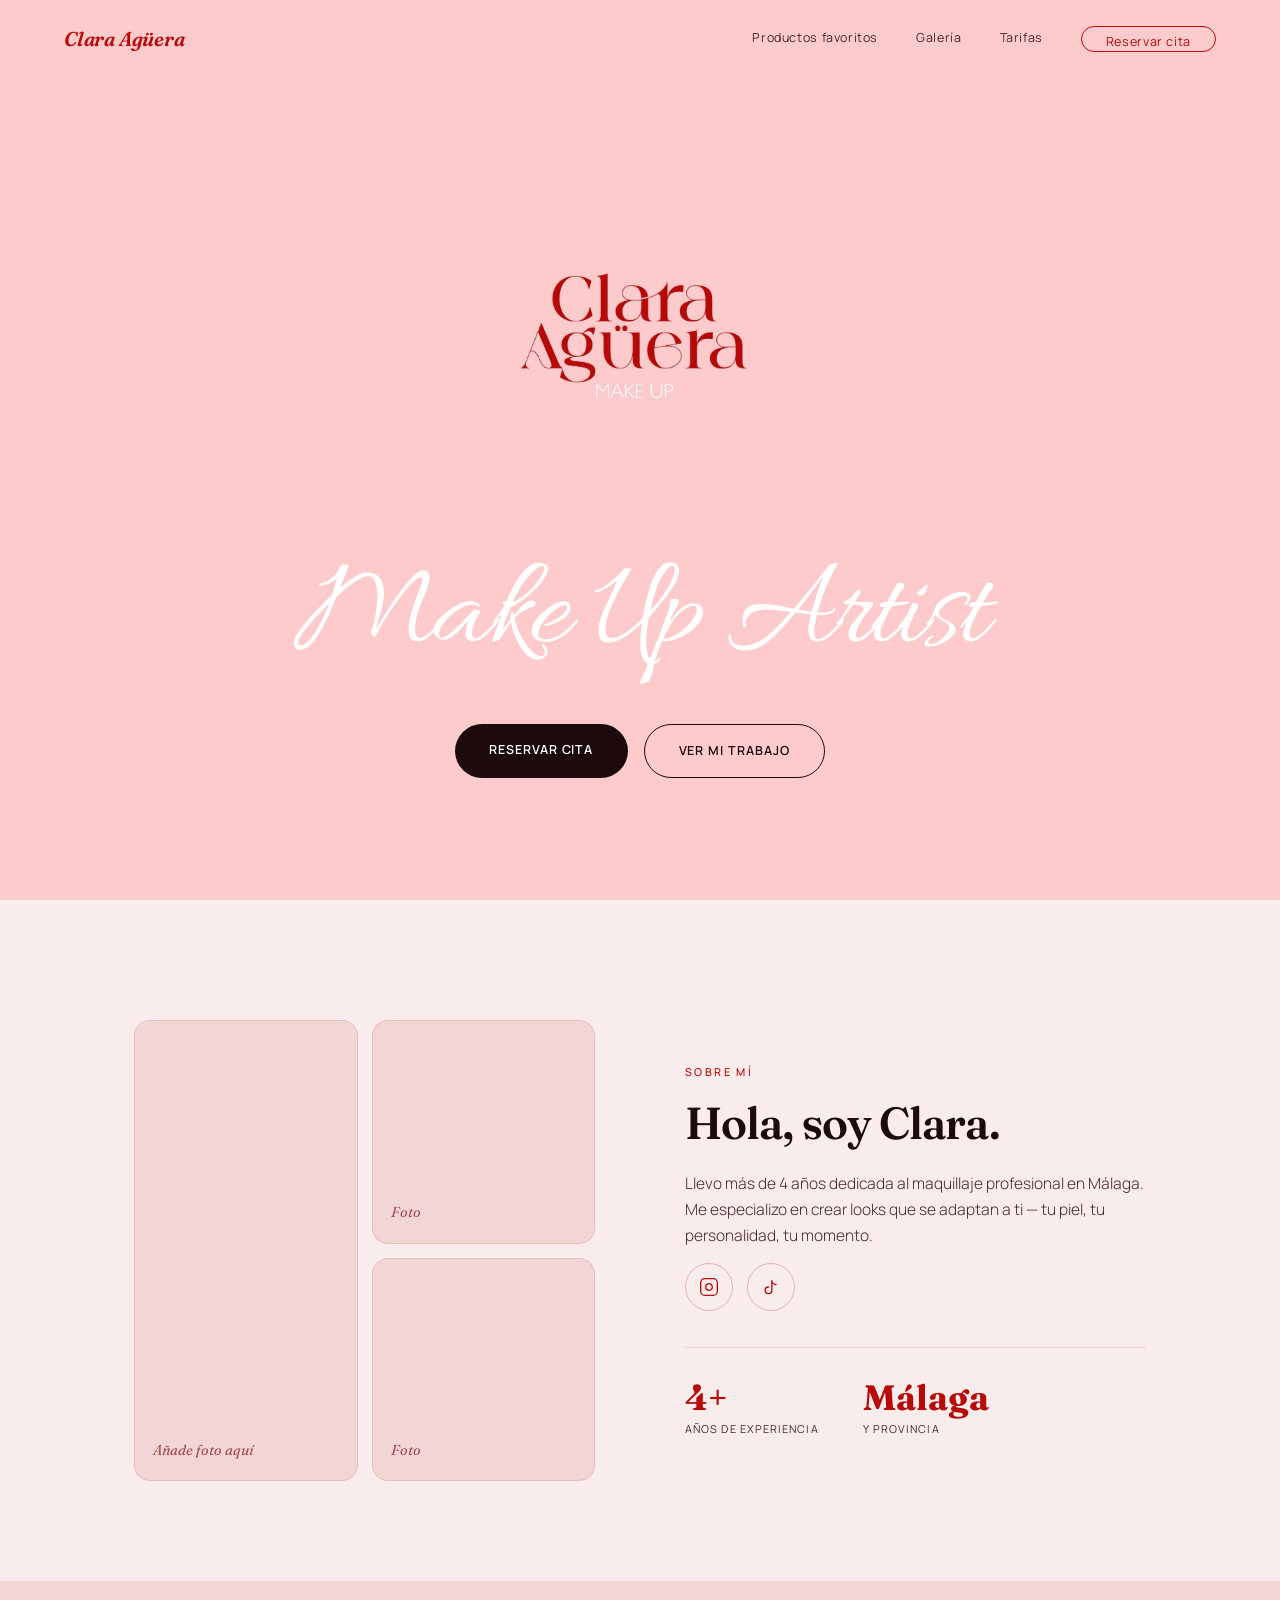
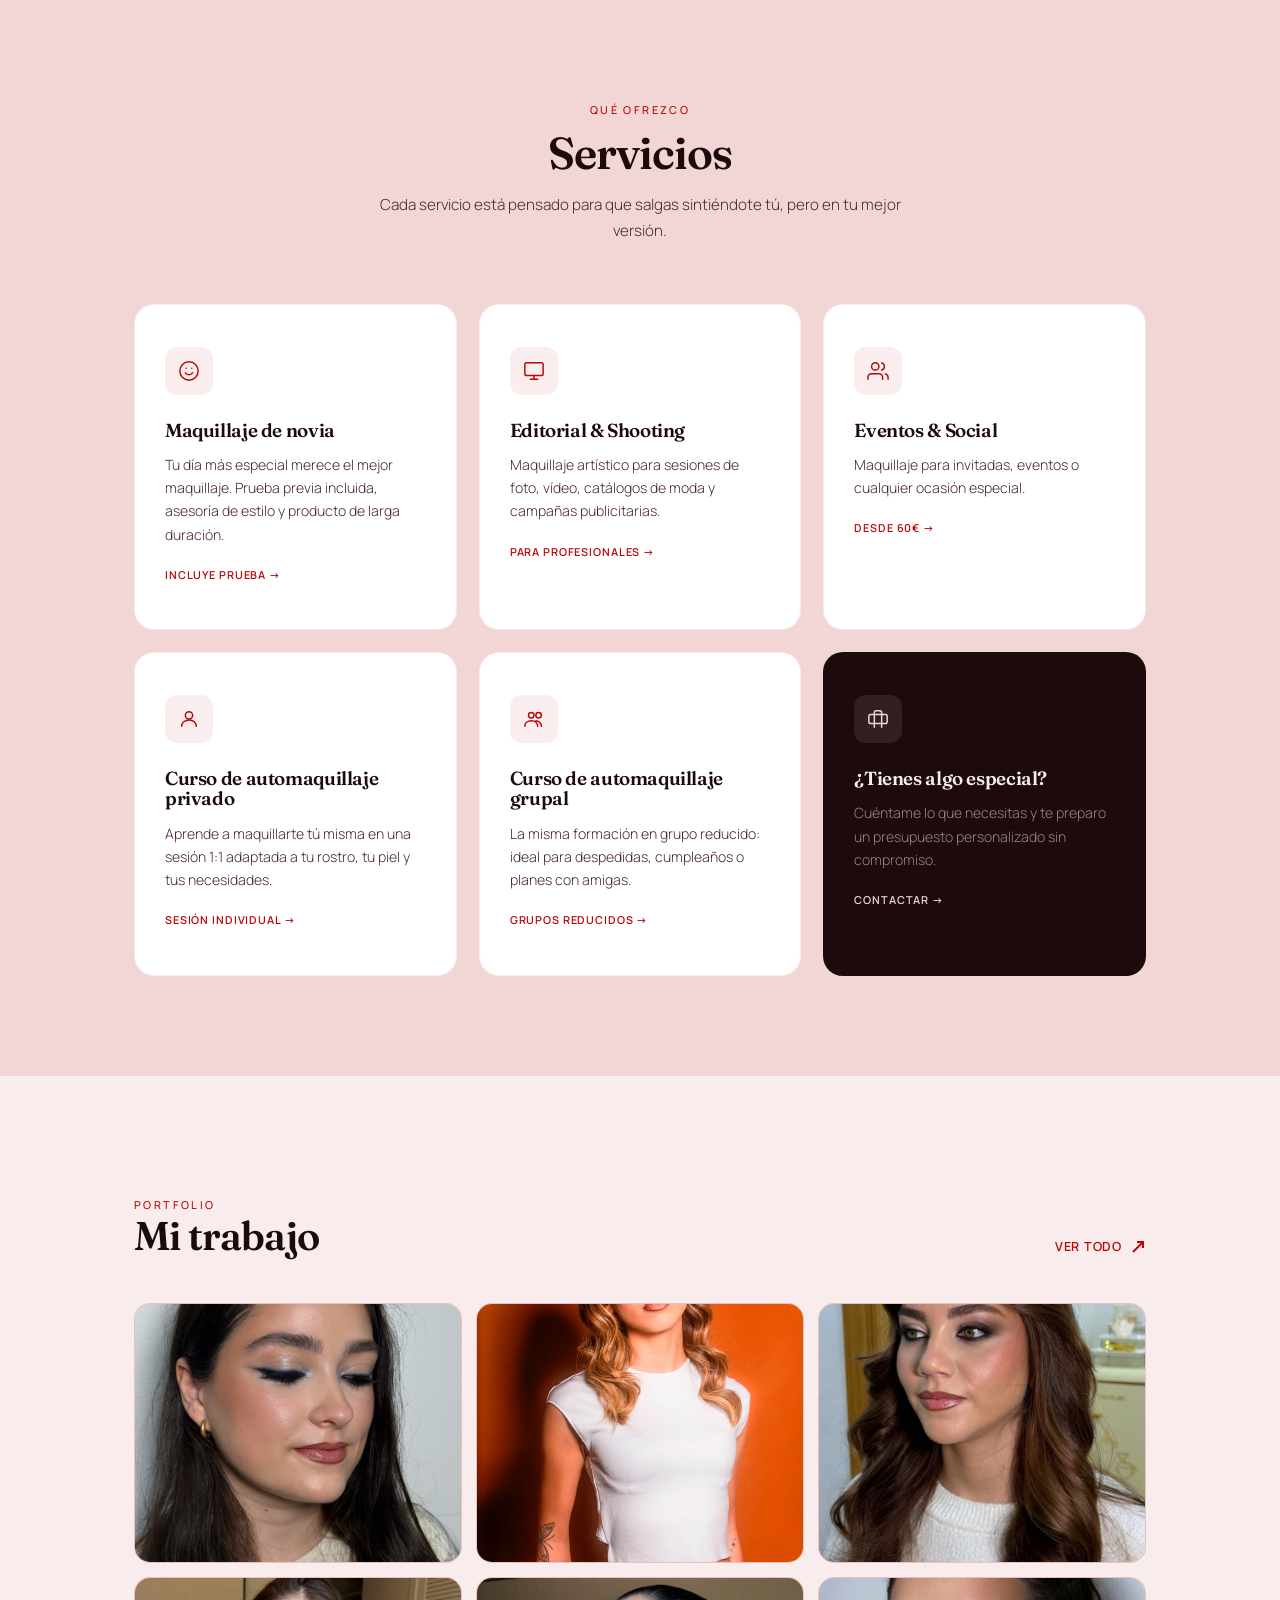
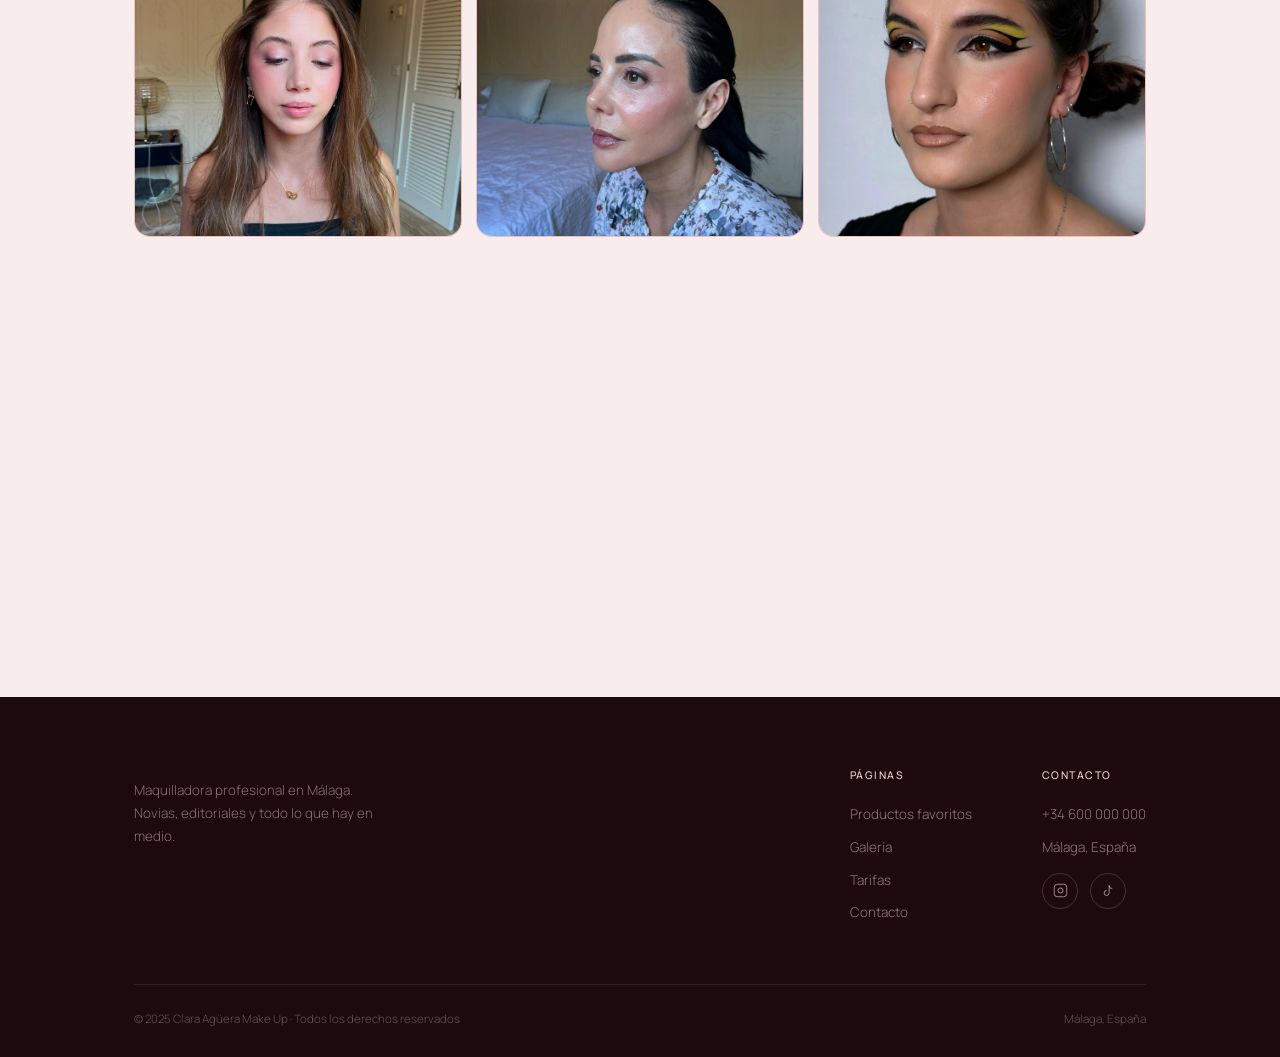
==== commit 3f506666: "Cambiar titular del hero a script más fino y elegante (Allura) Antes usaba Alex Brush (trazo grueso " ====
--- a/index.html
+++ b/index.html
@@ -14,13 +14,13 @@
 <meta property="og:image:height" content="630">
 <meta name="twitter:card" content="summary_large_image">
 <link rel="stylesheet" href="css/styles.css">
-<link rel="stylesheet" href="https://fonts.googleapis.com/css2?family=Alex+Brush&display=swap">
+<link rel="stylesheet" href="https://fonts.googleapis.com/css2?family=Allura&display=swap">
 <style>
 .hero{min-height:100vh;display:flex;flex-direction:column;align-items:center;justify-content:center;text-align:center;padding:130px 5vw 100px;position:relative;background:#FDCBCC;}
 .hero-logo{width:min(560px,82vw);margin:0 auto 6px;display:block;animation:fadeUp .9s ease both;}
 .hero-tag{display:inline-flex;align-items:center;gap:10px;background:rgba(184,8,8,0.07);border:1px solid rgba(184,8,8,0.15);border-radius:40px;padding:7px 18px;font-size:0.7rem;letter-spacing:0.18em;text-transform:uppercase;color:var(--crimson);font-weight:500;margin-bottom:28px;animation:fadeUp .9s ease .1s both;}
 .hero-tag::before{content:'';width:6px;height:6px;border-radius:50%;background:var(--crimson);}
-.hero h1{font-family:'Alex Brush',cursive;font-size:clamp(3.4rem,9vw,7.5rem);font-weight:400;font-style:normal;color:var(--white);max-width:760px;line-height:1.0;animation:fadeUp .9s ease .2s both;}
+.hero h1{font-family:'Allura',cursive;font-size:clamp(4rem,10vw,8.5rem);font-weight:400;font-style:normal;color:var(--white);max-width:760px;line-height:1.0;animation:fadeUp .9s ease .2s both;}
 .hero h1 em{color:var(--crimson);}
 .hero .sub{margin:24px auto 0;max-width:400px;font-size:1rem;color:var(--ink-soft);font-weight:300;animation:fadeUp .9s ease .3s both;}
 .hero-actions{display:flex;gap:16px;justify-content:center;margin-top:42px;flex-wrap:wrap;animation:fadeUp .9s ease .4s both;}
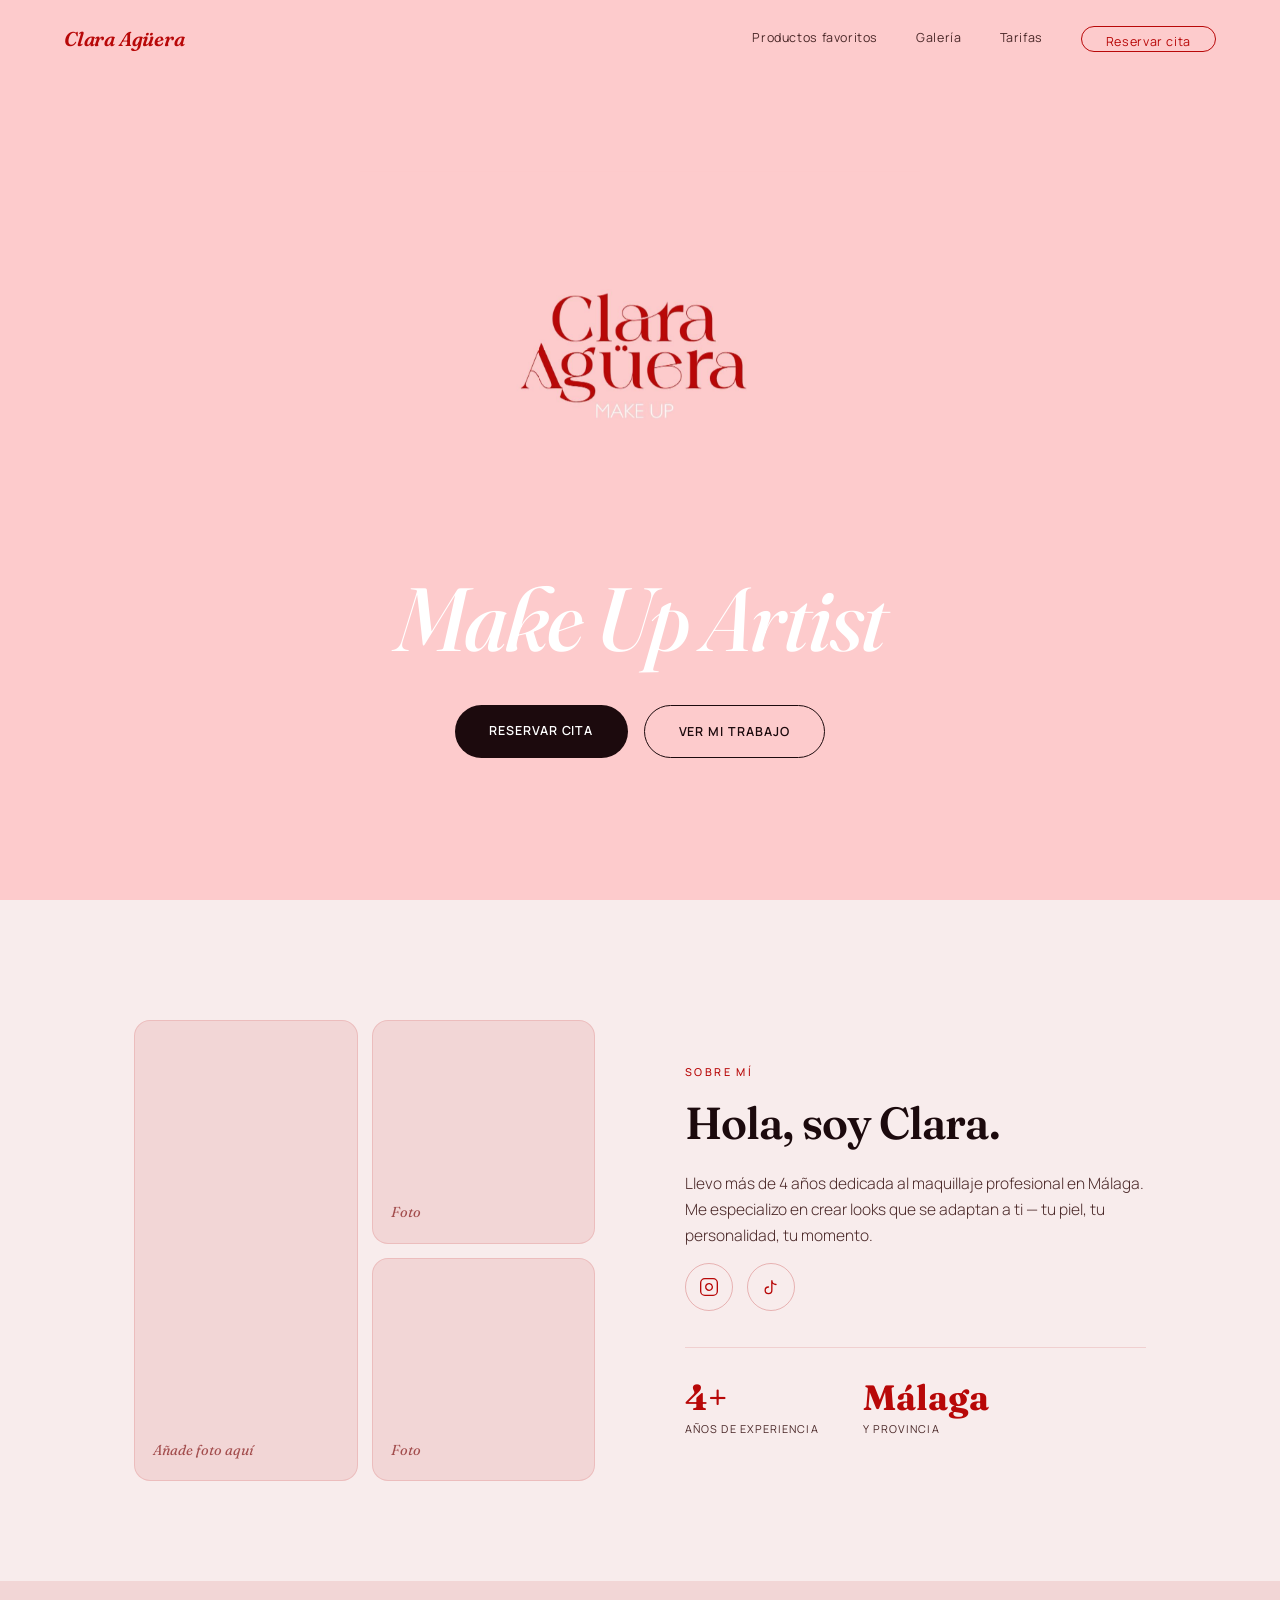
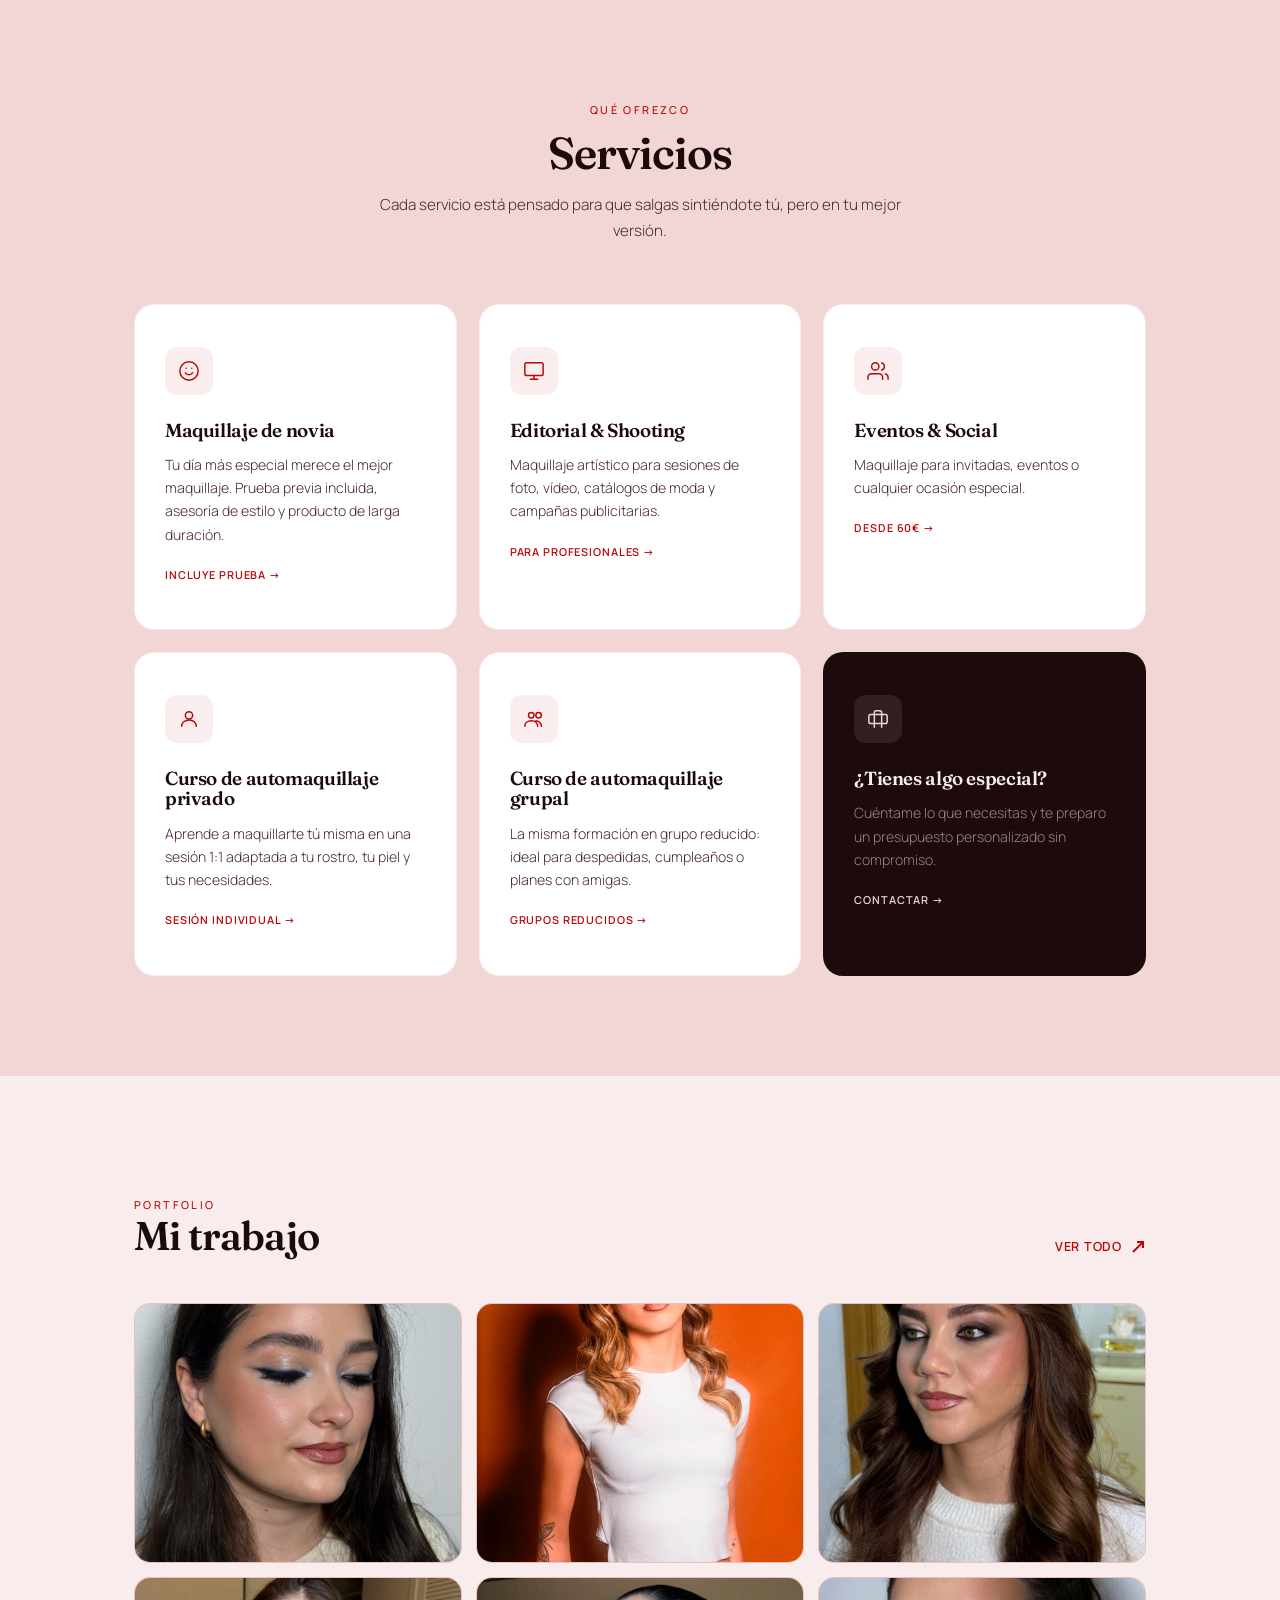
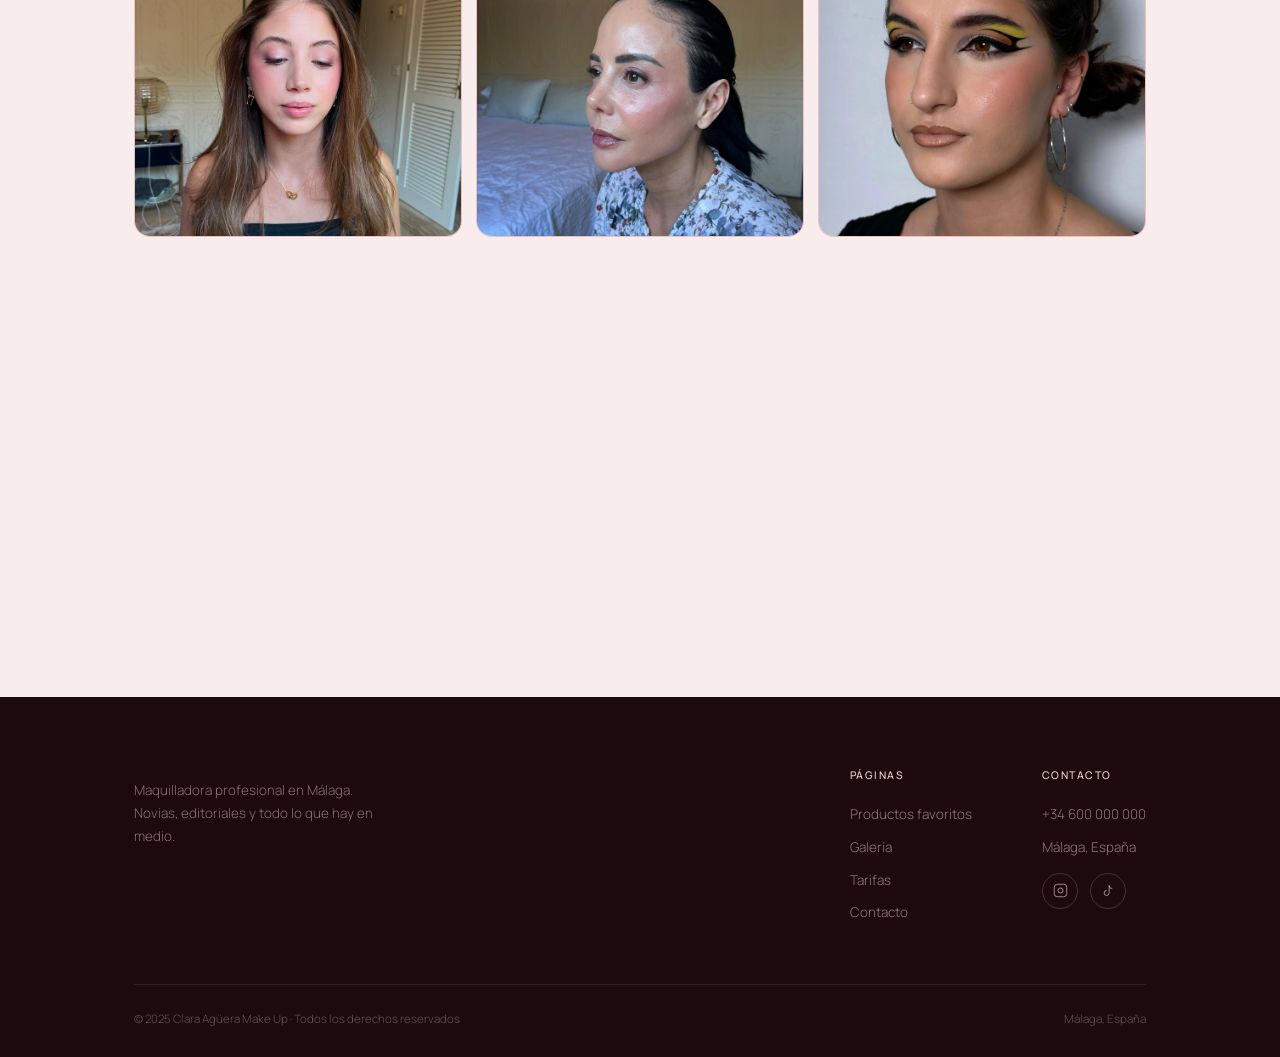
==== commit 6dcc6443: "Reducir la cursiva del titular del hero (Fraunces italic en vez de script) Vuelve a la tipografía de" ====
--- a/index.html
+++ b/index.html
@@ -13,14 +13,12 @@
 <meta property="og:image:width" content="1200">
 <meta property="og:image:height" content="630">
 <meta name="twitter:card" content="summary_large_image">
-<link rel="stylesheet" href="css/styles.css">
-<link rel="stylesheet" href="https://fonts.googleapis.com/css2?family=Allura&display=swap">
-<style>
+<link rel="stylesheet" href="css/styles.css"><style>
 .hero{min-height:100vh;display:flex;flex-direction:column;align-items:center;justify-content:center;text-align:center;padding:130px 5vw 100px;position:relative;background:#FDCBCC;}
 .hero-logo{width:min(560px,82vw);margin:0 auto 6px;display:block;animation:fadeUp .9s ease both;}
 .hero-tag{display:inline-flex;align-items:center;gap:10px;background:rgba(184,8,8,0.07);border:1px solid rgba(184,8,8,0.15);border-radius:40px;padding:7px 18px;font-size:0.7rem;letter-spacing:0.18em;text-transform:uppercase;color:var(--crimson);font-weight:500;margin-bottom:28px;animation:fadeUp .9s ease .1s both;}
 .hero-tag::before{content:'';width:6px;height:6px;border-radius:50%;background:var(--crimson);}
-.hero h1{font-family:'Allura',cursive;font-size:clamp(4rem,10vw,8.5rem);font-weight:400;font-style:normal;color:var(--white);max-width:760px;line-height:1.0;animation:fadeUp .9s ease .2s both;}
+.hero h1{font-family:'Fraunces',serif;font-size:clamp(2.8rem,7vw,6rem);font-weight:500;font-style:italic;color:var(--white);max-width:760px;line-height:1.0;animation:fadeUp .9s ease .2s both;}
 .hero h1 em{color:var(--crimson);}
 .hero .sub{margin:24px auto 0;max-width:400px;font-size:1rem;color:var(--ink-soft);font-weight:300;animation:fadeUp .9s ease .3s both;}
 .hero-actions{display:flex;gap:16px;justify-content:center;margin-top:42px;flex-wrap:wrap;animation:fadeUp .9s ease .4s both;}
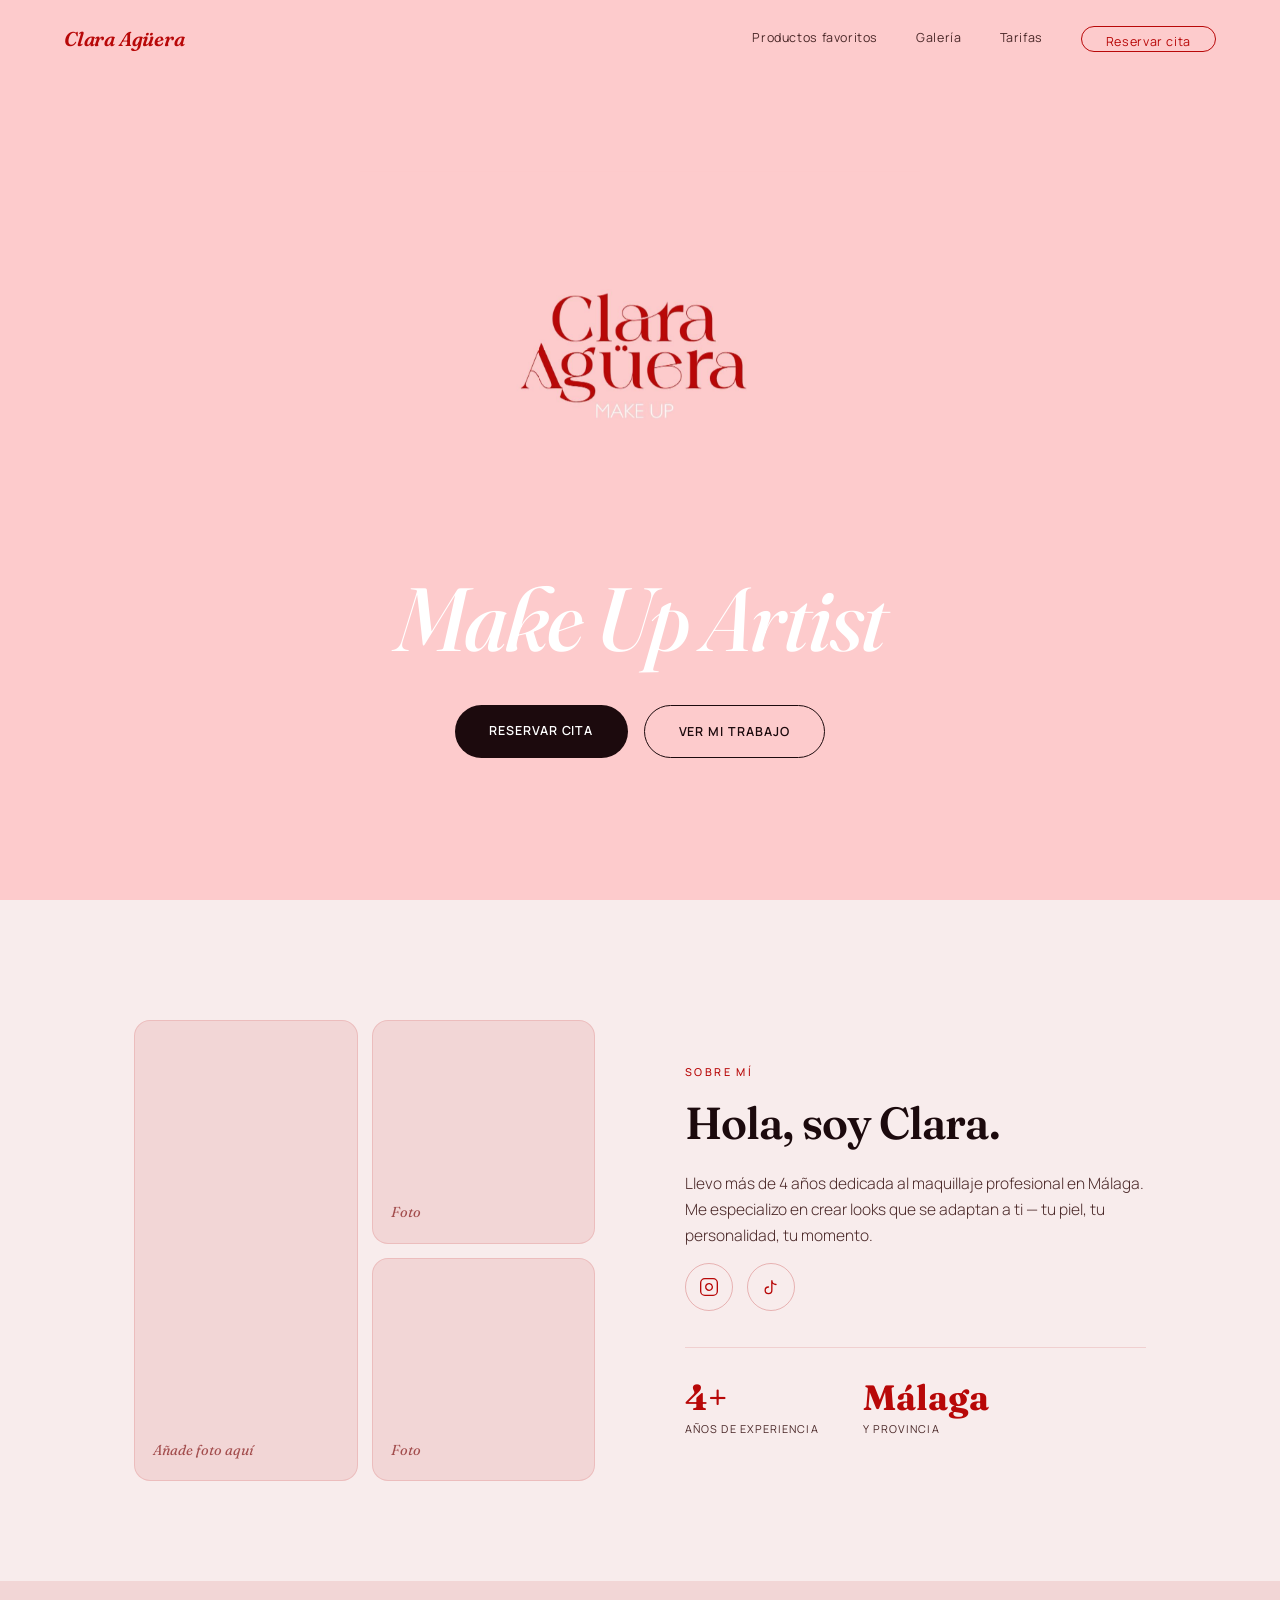
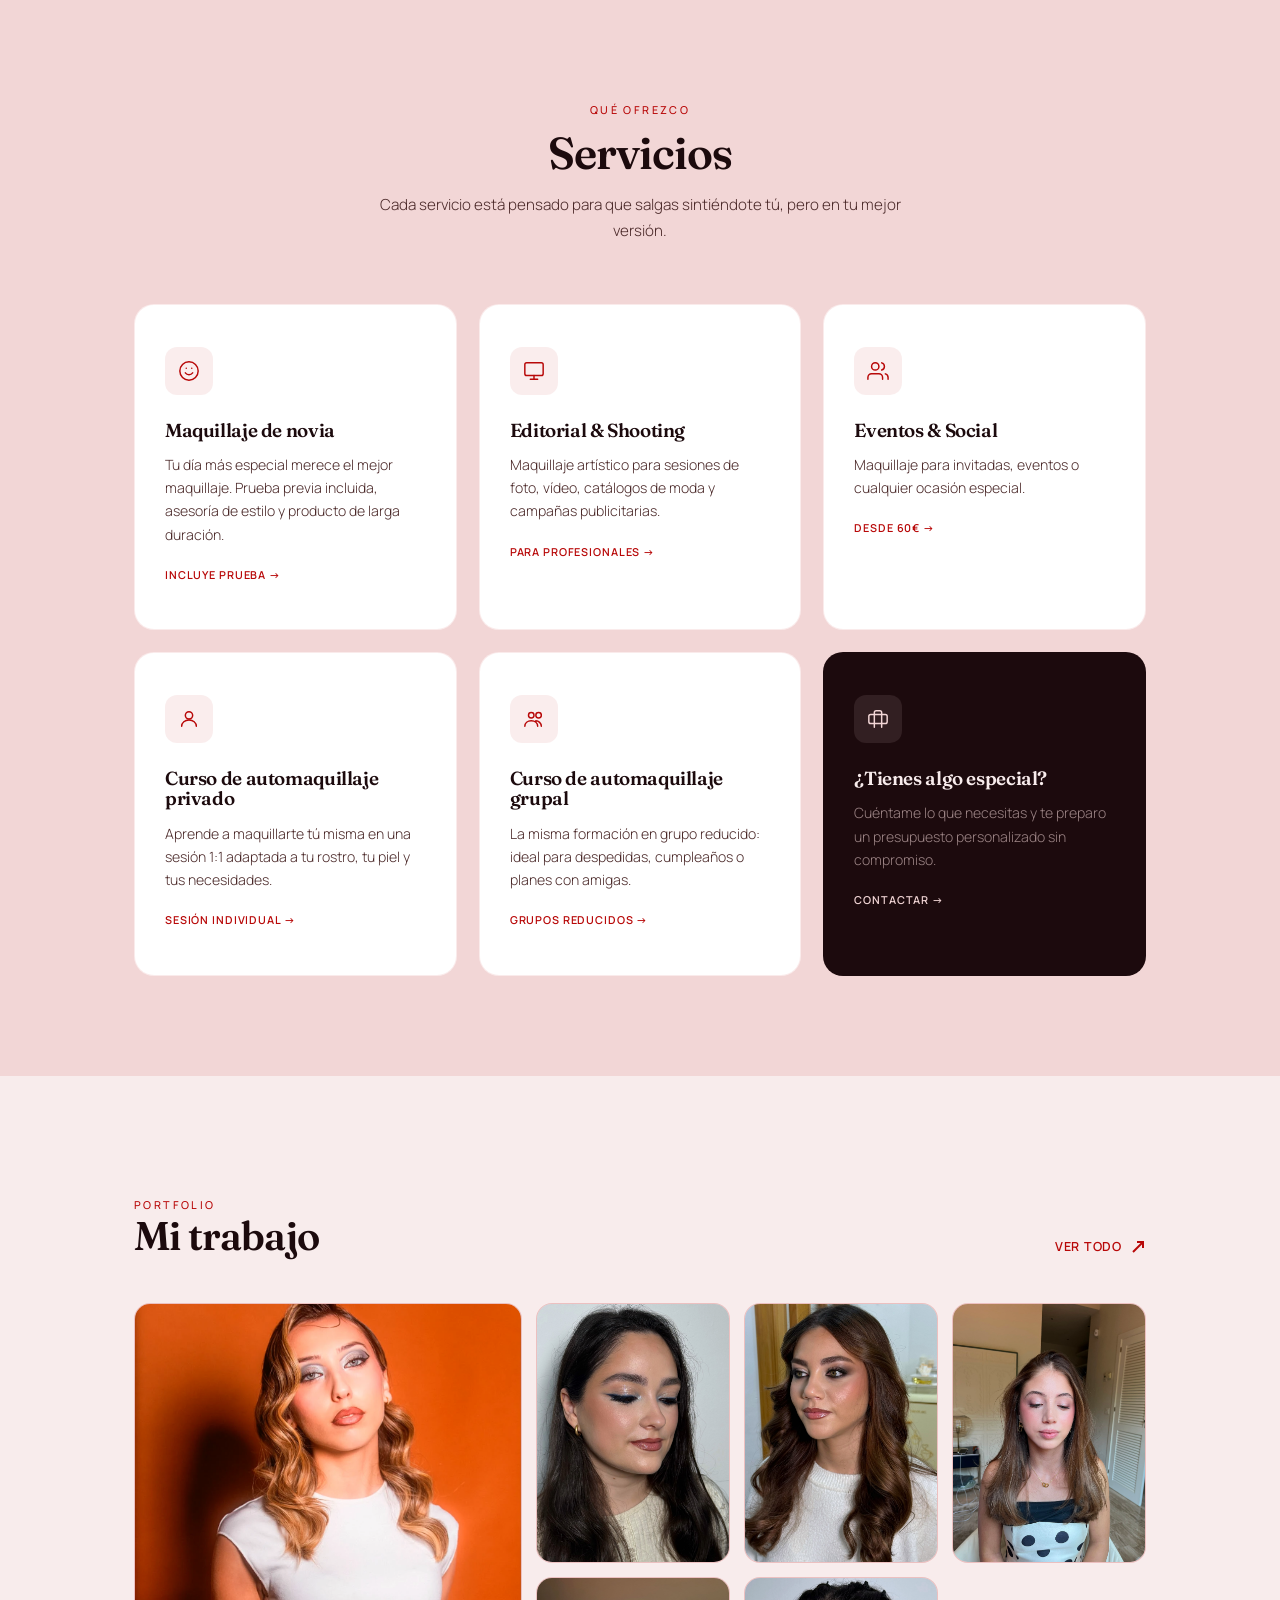
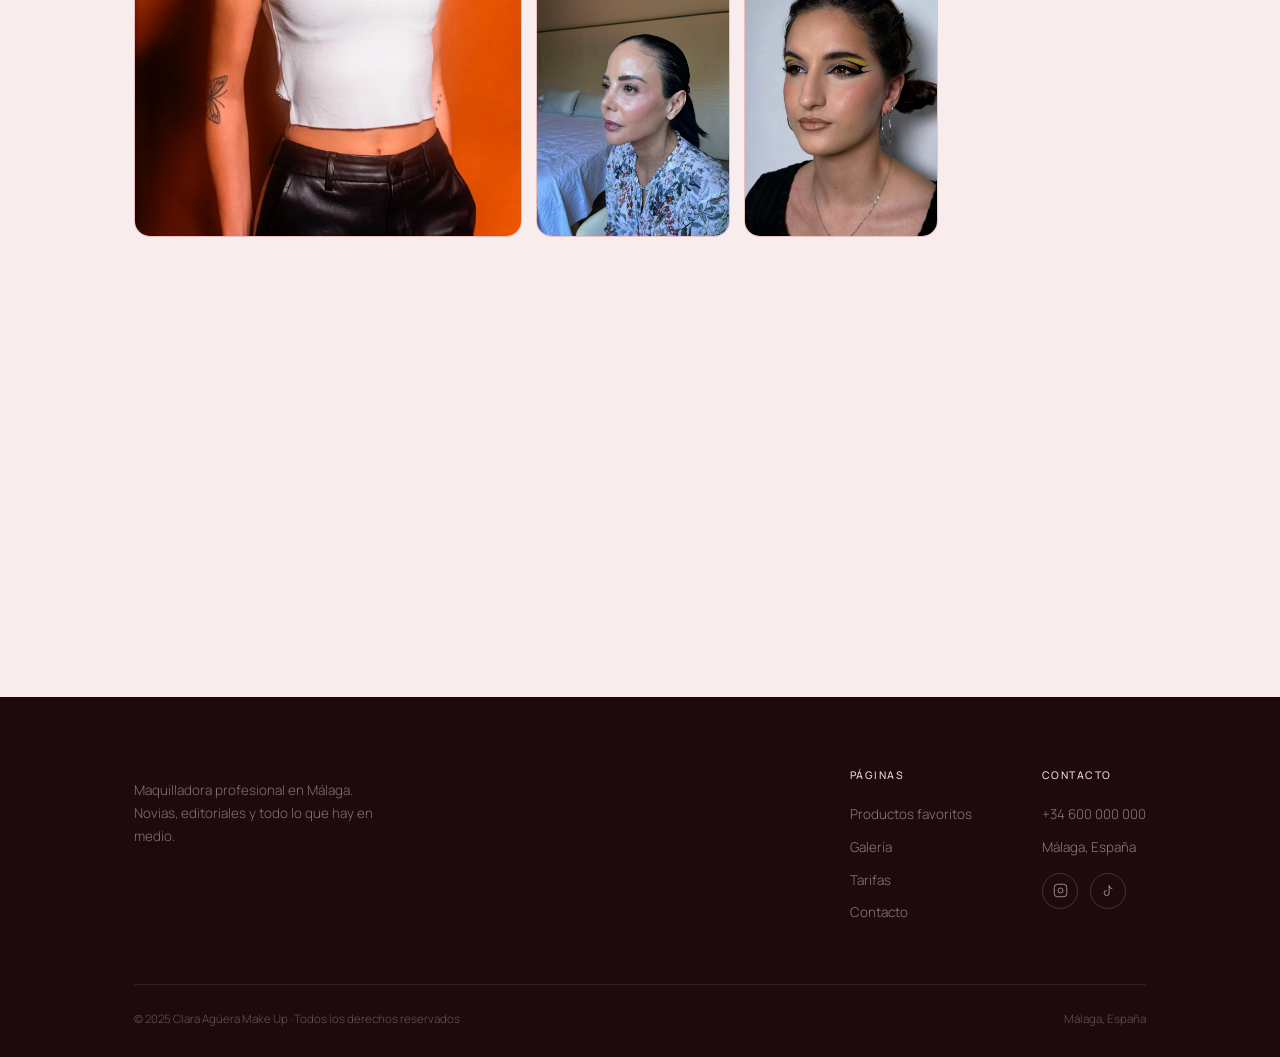
==== commit d5d8fff0: "Foto editorial glam plateado ocupa dos espacios a la izquierda del preview Co-Authored-By: Claude So" ====
--- a/index.html
+++ b/index.html
@@ -57,9 +57,10 @@
 .gallery-head h2{font-size:clamp(1.8rem,3.2vw,2.5rem);}
 .gallery-link{font-size:0.78rem;letter-spacing:0.06em;text-transform:uppercase;color:var(--crimson);font-weight:600;display:flex;align-items:center;gap:8px;}
 .gallery-link svg{width:16px;height:16px;stroke:currentColor;fill:none;stroke-width:2;}
-.gallery-grid{display:grid;grid-template-columns:repeat(3,1fr);grid-template-rows:260px 260px;gap:14px;}
+.gallery-grid{display:grid;grid-template-columns:2fr 1fr 1fr 1fr;grid-template-rows:260px 260px;gap:14px;}
 .g-item{border-radius:16px;background:var(--rose);border:1px solid rgba(184,8,8,0.1);display:flex;align-items:center;justify-content:center;overflow:hidden;cursor:pointer;transition:transform .35s ease;}
 .g-item:hover{transform:scale(1.02);}
+.g-item.big{grid-row:span 2;}
 .g-item img{width:100%;height:100%;object-fit:cover;}
 .g-placeholder{font-family:'Fraunces',serif;font-style:italic;font-size:0.9rem;color:var(--crimson-d);opacity:0.4;}
 
@@ -94,6 +95,7 @@
   .services-grid{grid-template-columns:1fr 1fr;}
   .gallery-grid{grid-template-columns:1fr 1fr;grid-template-rows:auto;}
   .g-item{min-height:220px;}
+  .g-item.big{grid-row:span 1;}
   .booking-inner{grid-template-columns:1fr;gap:44px;}
 }
 @media(max-width:580px){
@@ -223,8 +225,8 @@
       <a href="galeria.html" class="gallery-link">Ver todo <svg viewBox="0 0 16 16"><line x1="3" y1="13" x2="13" y2="3"/><polyline points="7 3 13 3 13 9"/></svg></a>
     </div>
     <div class="gallery-grid reveal">
+      <div class="g-item big"><img src="assets/img/editorial-4.webp" alt="Editorial glam plateado"></div>
       <div class="g-item"><img src="assets/img/invitada-3.jfif" alt="Invitada look romántico"></div>
-      <div class="g-item"><img src="assets/img/editorial-4.webp" alt="Editorial glam plateado"></div>
       <div class="g-item"><img src="assets/img/maquillajenovia-1.jfif" alt="Novia look nupcial"></div>
       <div class="g-item"><img src="assets/img/maquillajesoftglam-1.jfif" alt="Soft glam luminoso y suave"></div>
       <div class="g-item"><img src="assets/img/pielmadura-3.jfif" alt="Piel madura elegancia natural"></div>
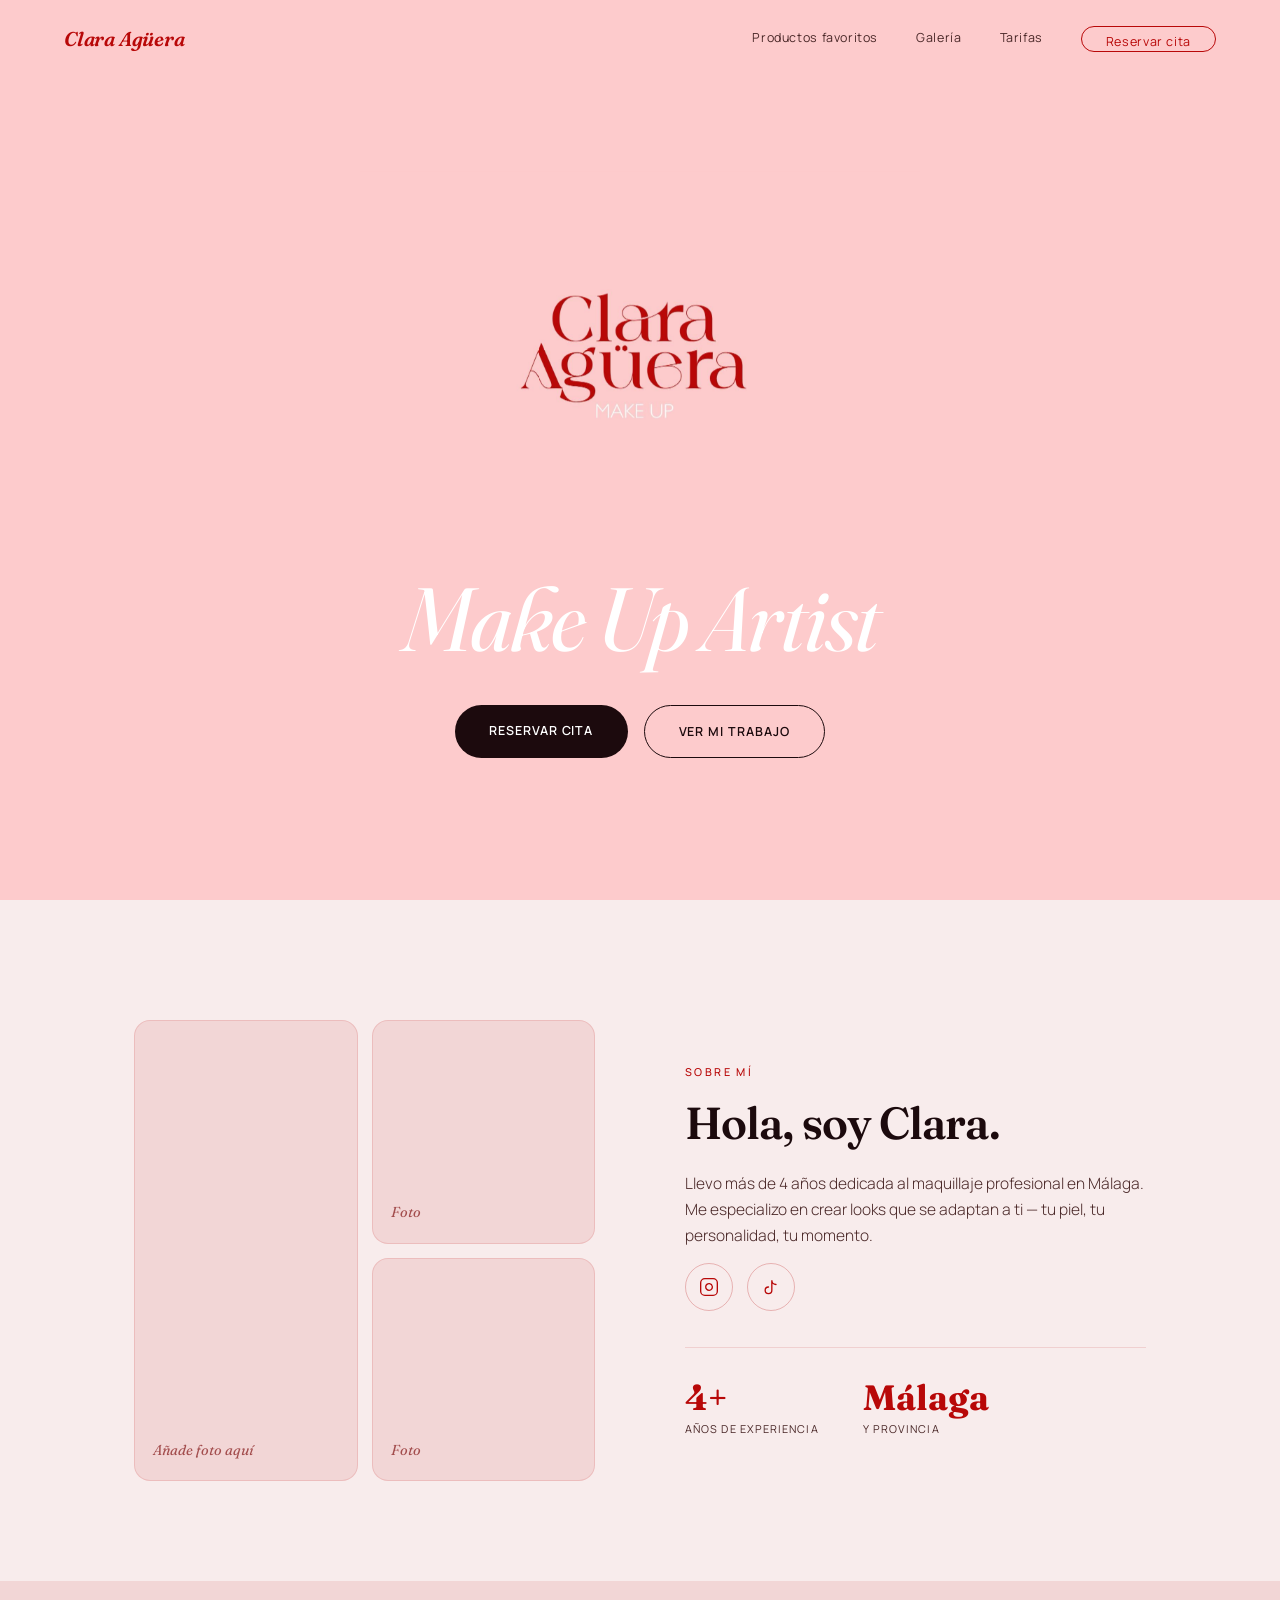
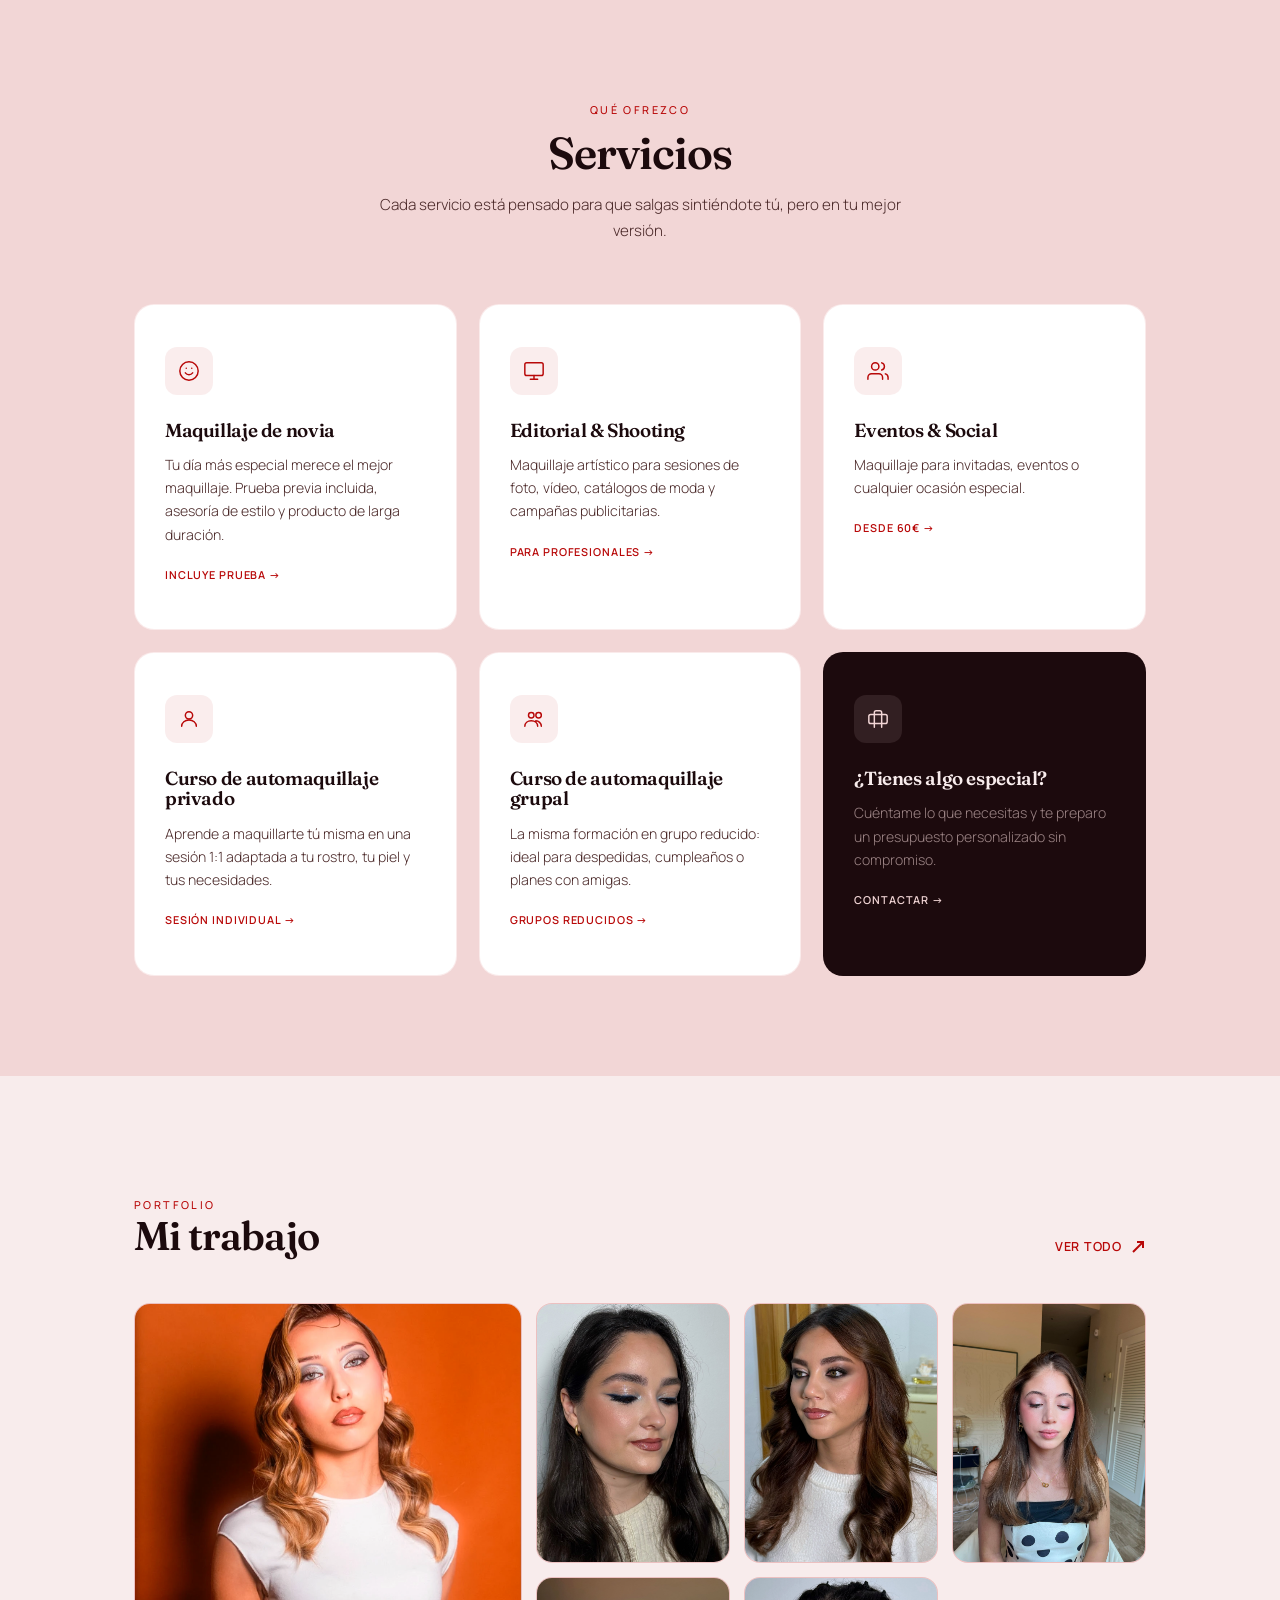
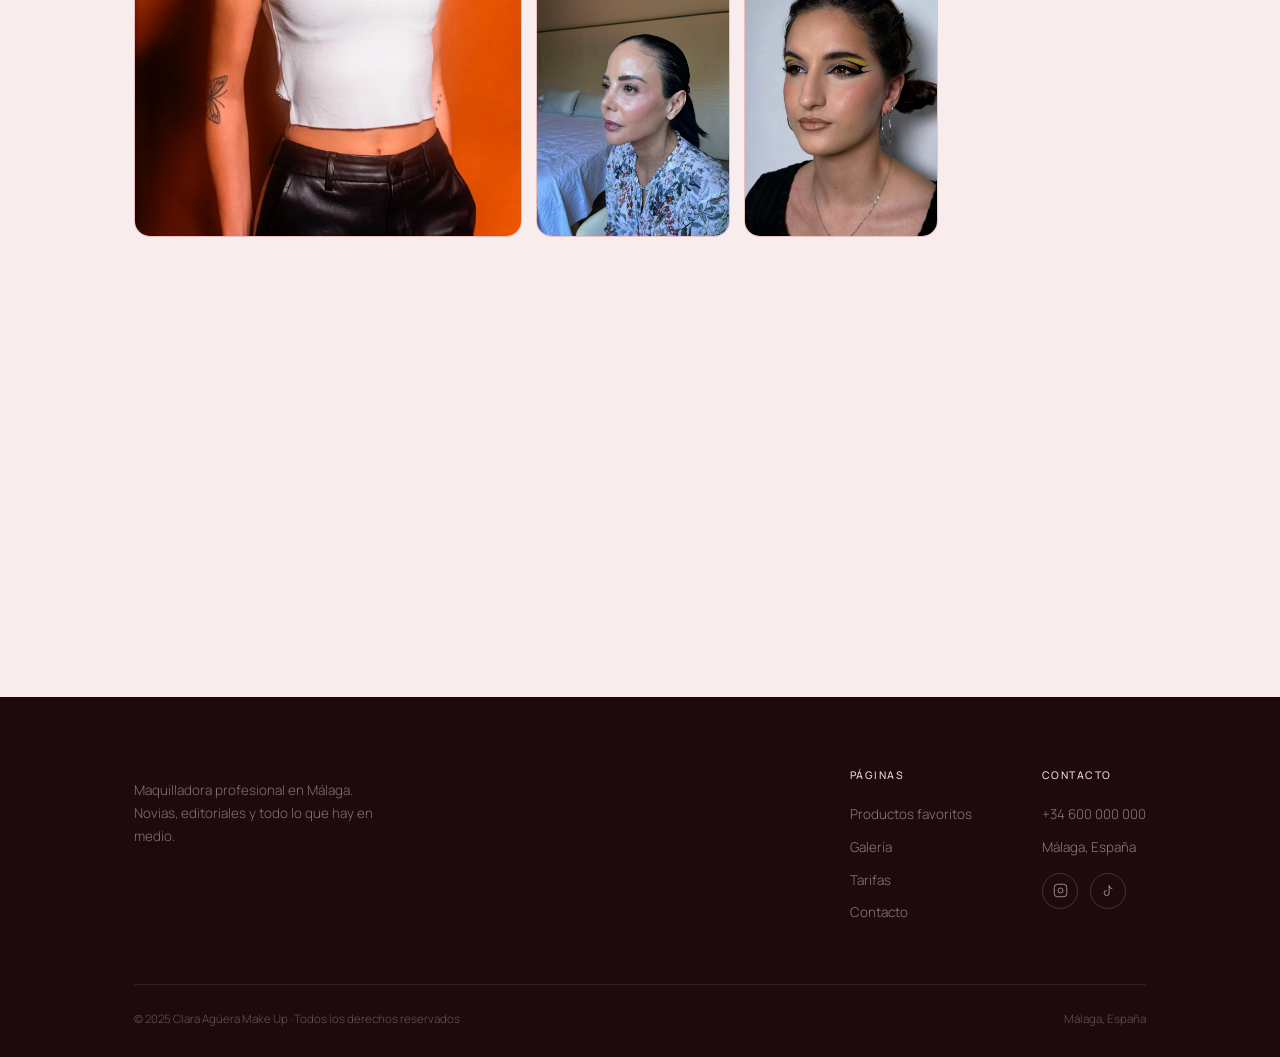
==== commit c0b521b9: "Un toque más de inclinación cursiva en el titular del hero Ligero skew añadido sobre la Fraunces ita" ====
--- a/index.html
+++ b/index.html
@@ -18,7 +18,7 @@
 .hero-logo{width:min(560px,82vw);margin:0 auto 6px;display:block;animation:fadeUp .9s ease both;}
 .hero-tag{display:inline-flex;align-items:center;gap:10px;background:rgba(184,8,8,0.07);border:1px solid rgba(184,8,8,0.15);border-radius:40px;padding:7px 18px;font-size:0.7rem;letter-spacing:0.18em;text-transform:uppercase;color:var(--crimson);font-weight:500;margin-bottom:28px;animation:fadeUp .9s ease .1s both;}
 .hero-tag::before{content:'';width:6px;height:6px;border-radius:50%;background:var(--crimson);}
-.hero h1{font-family:'Fraunces',serif;font-size:clamp(2.8rem,7vw,6rem);font-weight:500;font-style:italic;color:var(--white);max-width:760px;line-height:1.0;animation:fadeUp .9s ease .2s both;}
+.hero h1{font-family:'Fraunces',serif;font-size:clamp(2.8rem,7vw,6rem);font-weight:400;font-style:italic;font-optical-sizing:auto;transform:skewX(-4deg);color:var(--white);max-width:760px;line-height:1.0;animation:fadeUp .9s ease .2s both;}
 .hero h1 em{color:var(--crimson);}
 .hero .sub{margin:24px auto 0;max-width:400px;font-size:1rem;color:var(--ink-soft);font-weight:300;animation:fadeUp .9s ease .3s both;}
 .hero-actions{display:flex;gap:16px;justify-content:center;margin-top:42px;flex-wrap:wrap;animation:fadeUp .9s ease .4s both;}
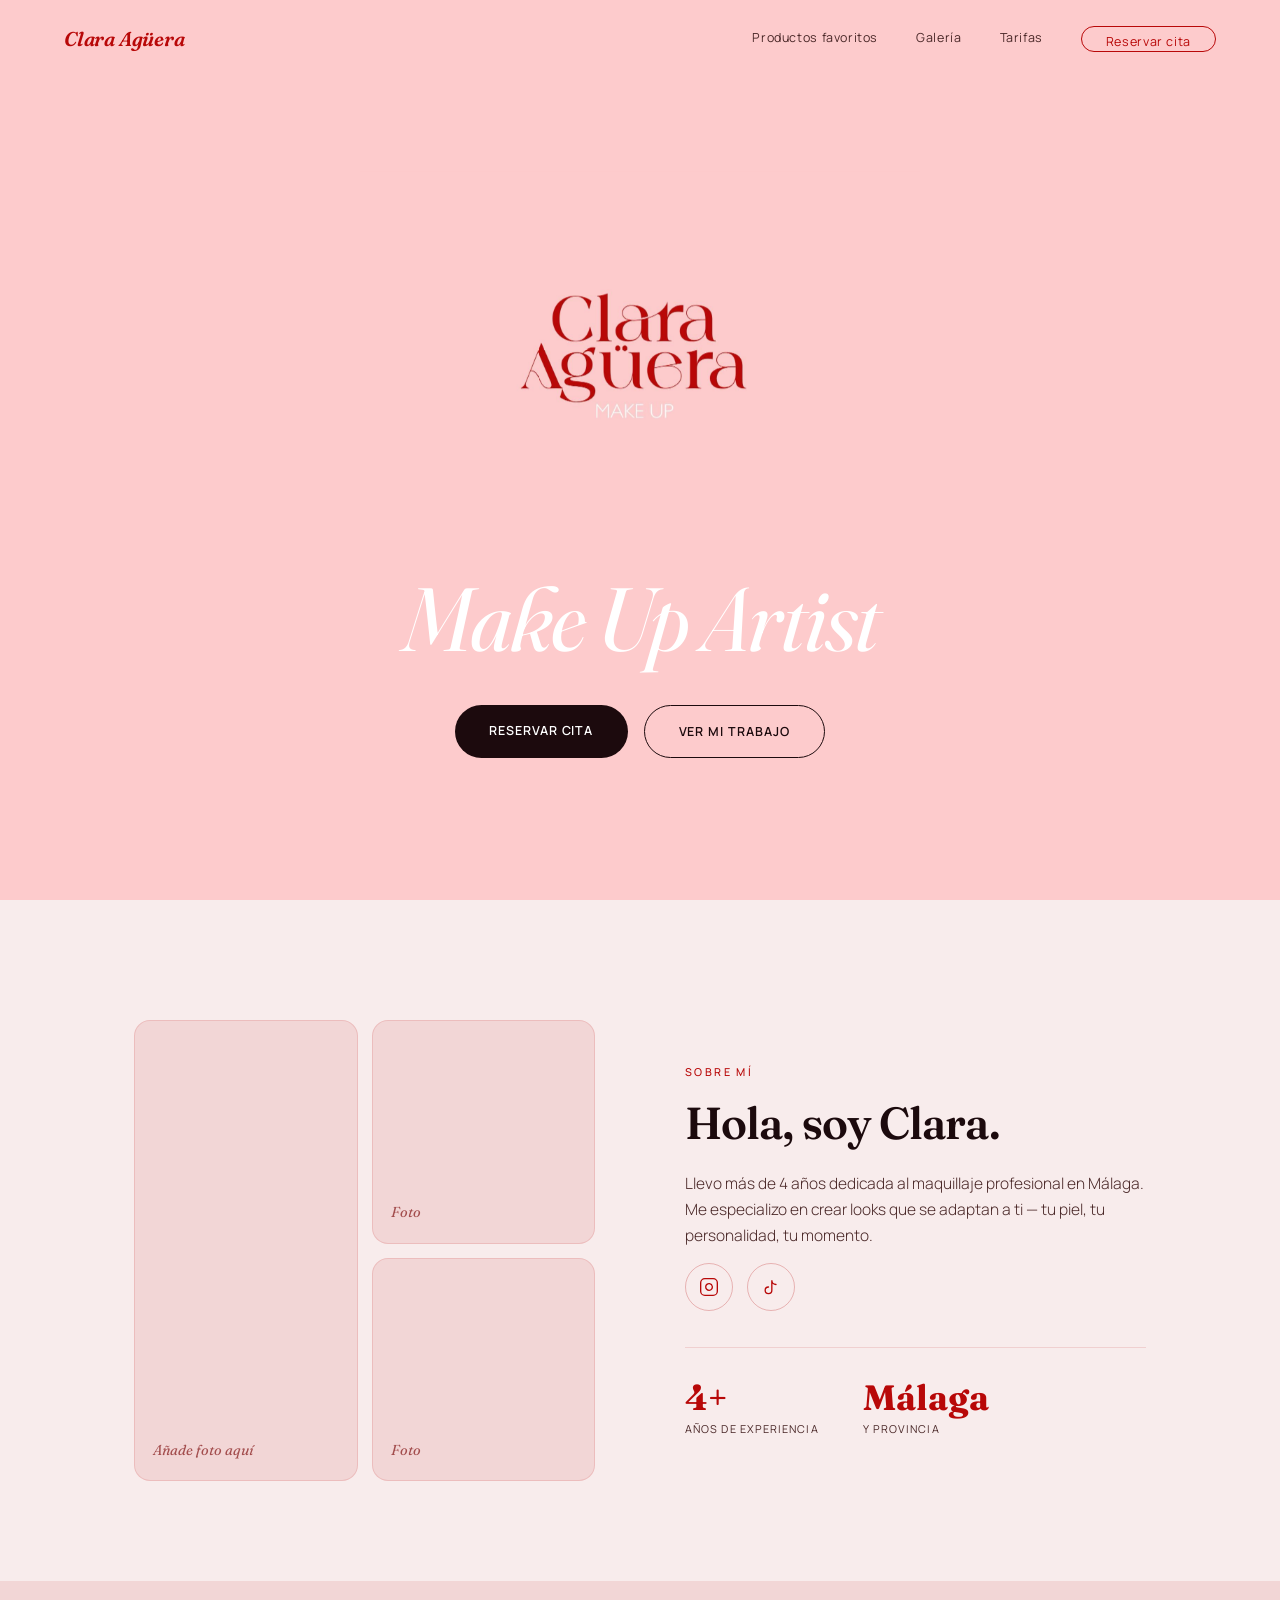
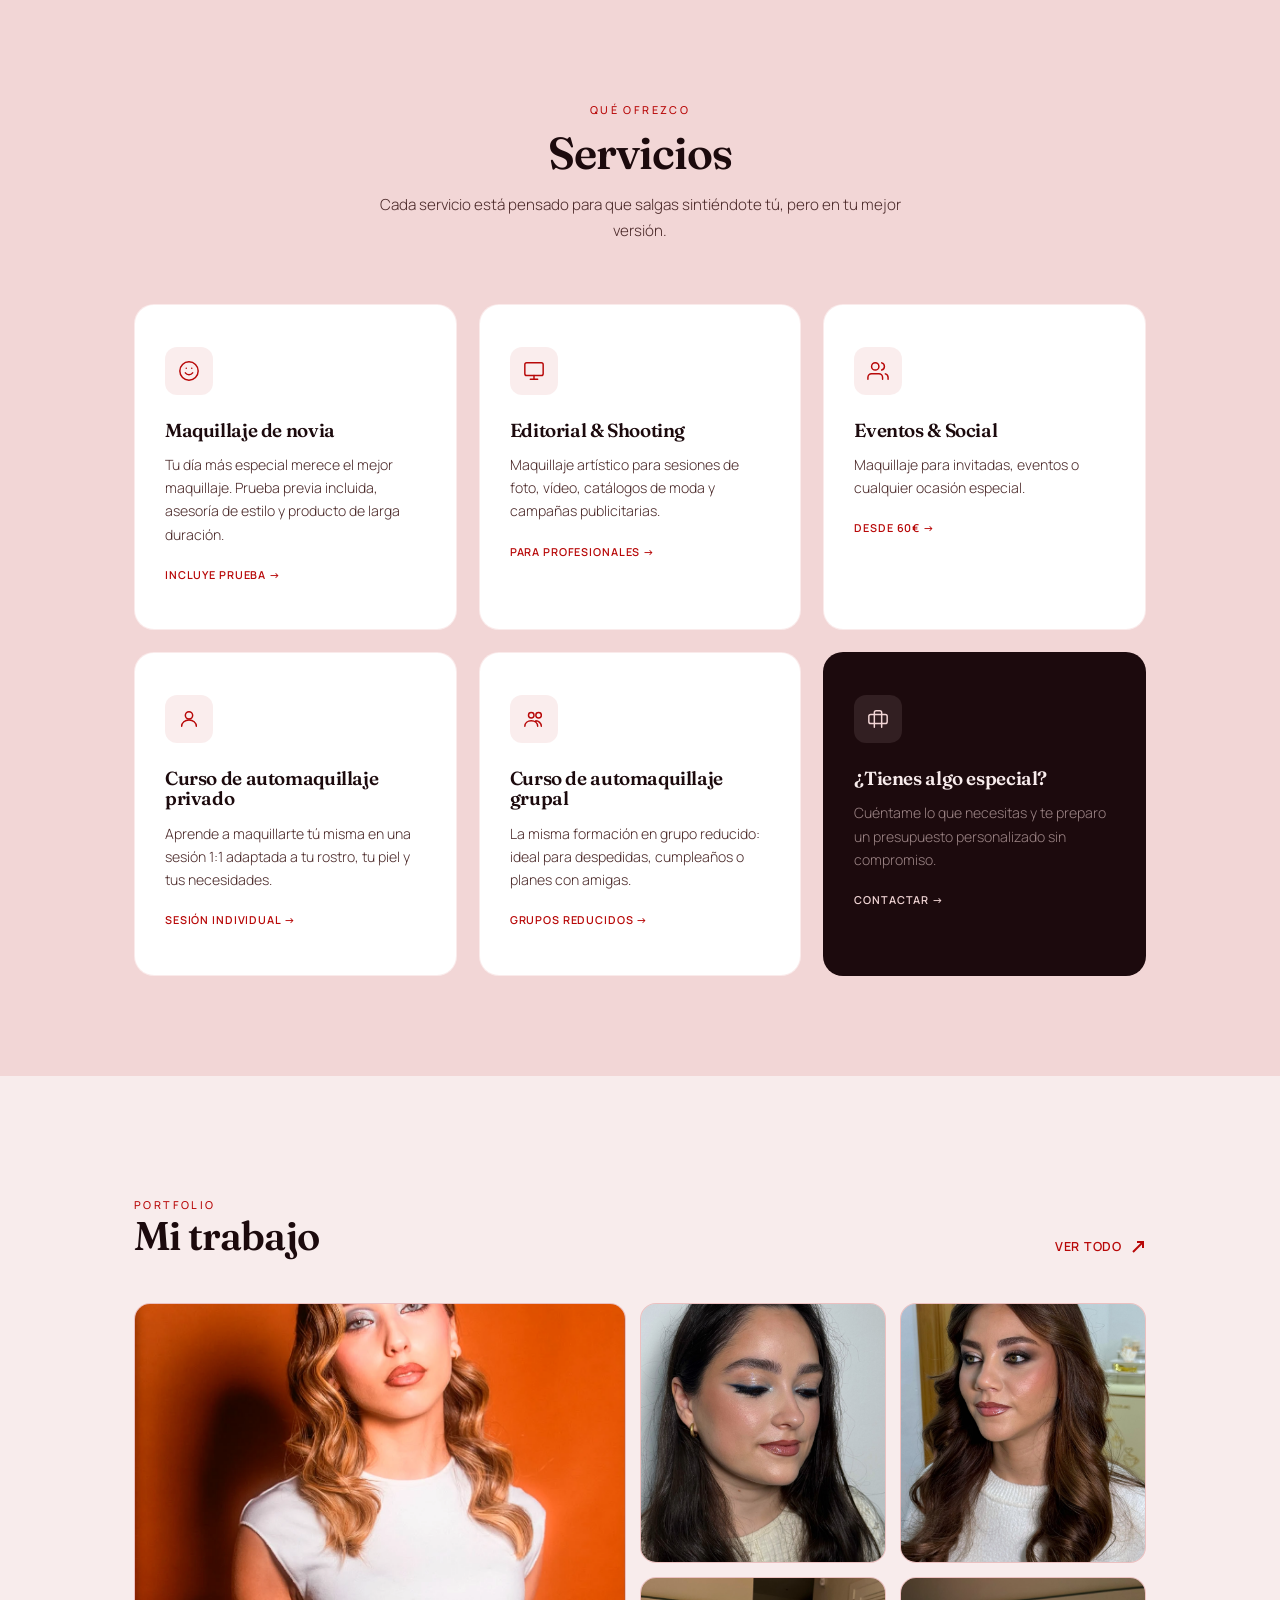
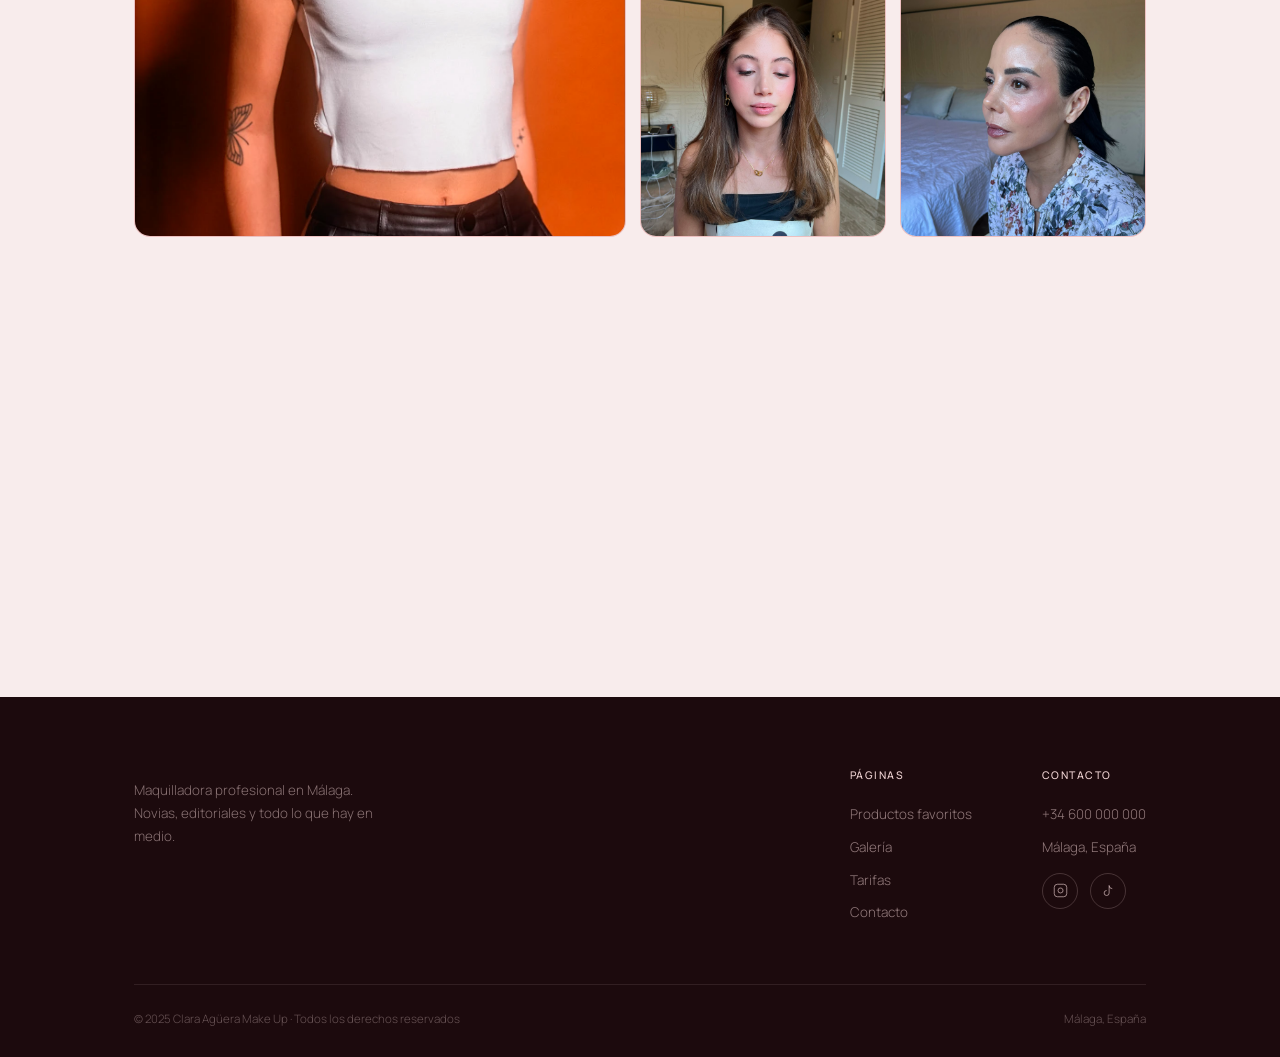
==== commit 706ce603: "Quitar foto tribal del preview de portada (se mantiene en galeria.html) Vuelve a 5 fotos en el previ" ====
--- a/index.html
+++ b/index.html
@@ -57,7 +57,7 @@
 .gallery-head h2{font-size:clamp(1.8rem,3.2vw,2.5rem);}
 .gallery-link{font-size:0.78rem;letter-spacing:0.06em;text-transform:uppercase;color:var(--crimson);font-weight:600;display:flex;align-items:center;gap:8px;}
 .gallery-link svg{width:16px;height:16px;stroke:currentColor;fill:none;stroke-width:2;}
-.gallery-grid{display:grid;grid-template-columns:2fr 1fr 1fr 1fr;grid-template-rows:260px 260px;gap:14px;}
+.gallery-grid{display:grid;grid-template-columns:2fr 1fr 1fr;grid-template-rows:260px 260px;gap:14px;}
 .g-item{border-radius:16px;background:var(--rose);border:1px solid rgba(184,8,8,0.1);display:flex;align-items:center;justify-content:center;overflow:hidden;cursor:pointer;transition:transform .35s ease;}
 .g-item:hover{transform:scale(1.02);}
 .g-item.big{grid-row:span 2;}
@@ -230,7 +230,6 @@
       <div class="g-item"><img src="assets/img/maquillajenovia-1.jfif" alt="Novia look nupcial"></div>
       <div class="g-item"><img src="assets/img/maquillajesoftglam-1.jfif" alt="Soft glam luminoso y suave"></div>
       <div class="g-item"><img src="assets/img/pielmadura-3.jfif" alt="Piel madura elegancia natural"></div>
-      <div class="g-item"><img src="assets/img/editorial-5.webp" alt="Editorial tribal y color"></div>
     </div>
   </div>
 </section>
